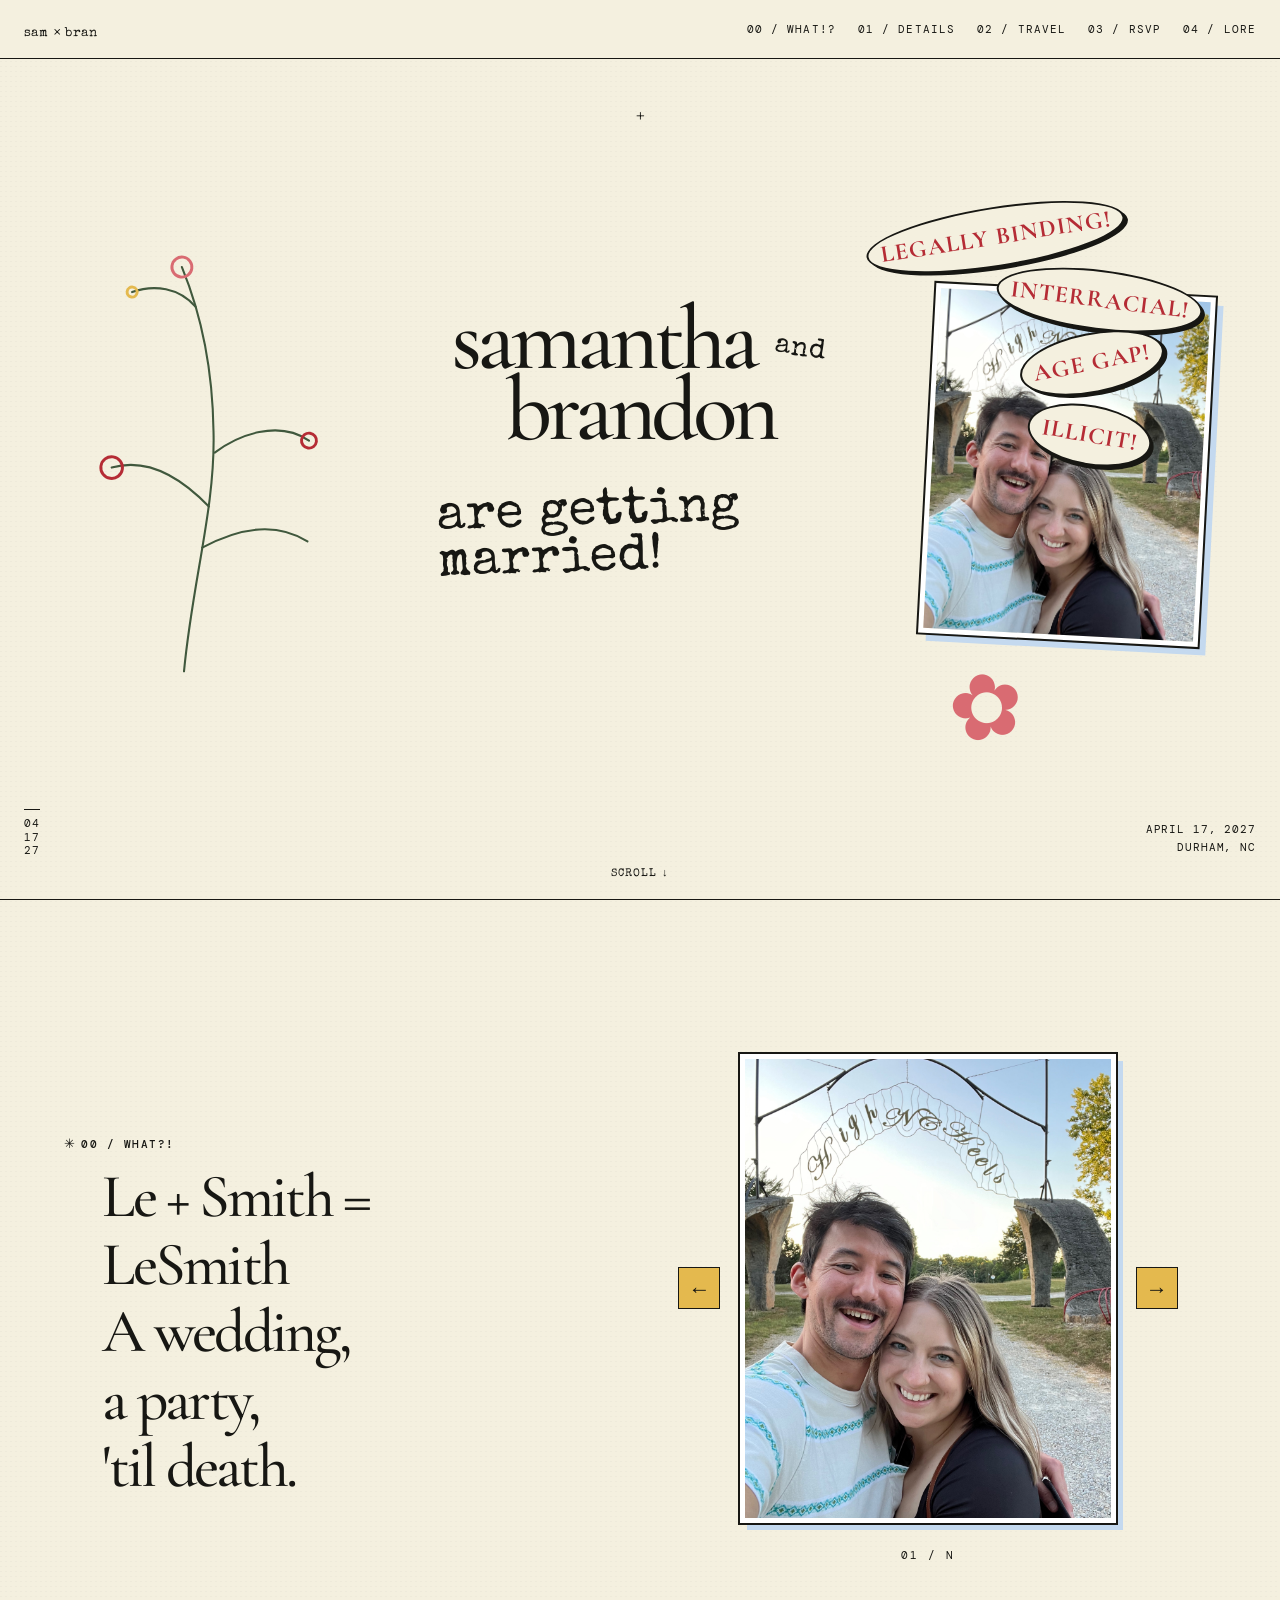
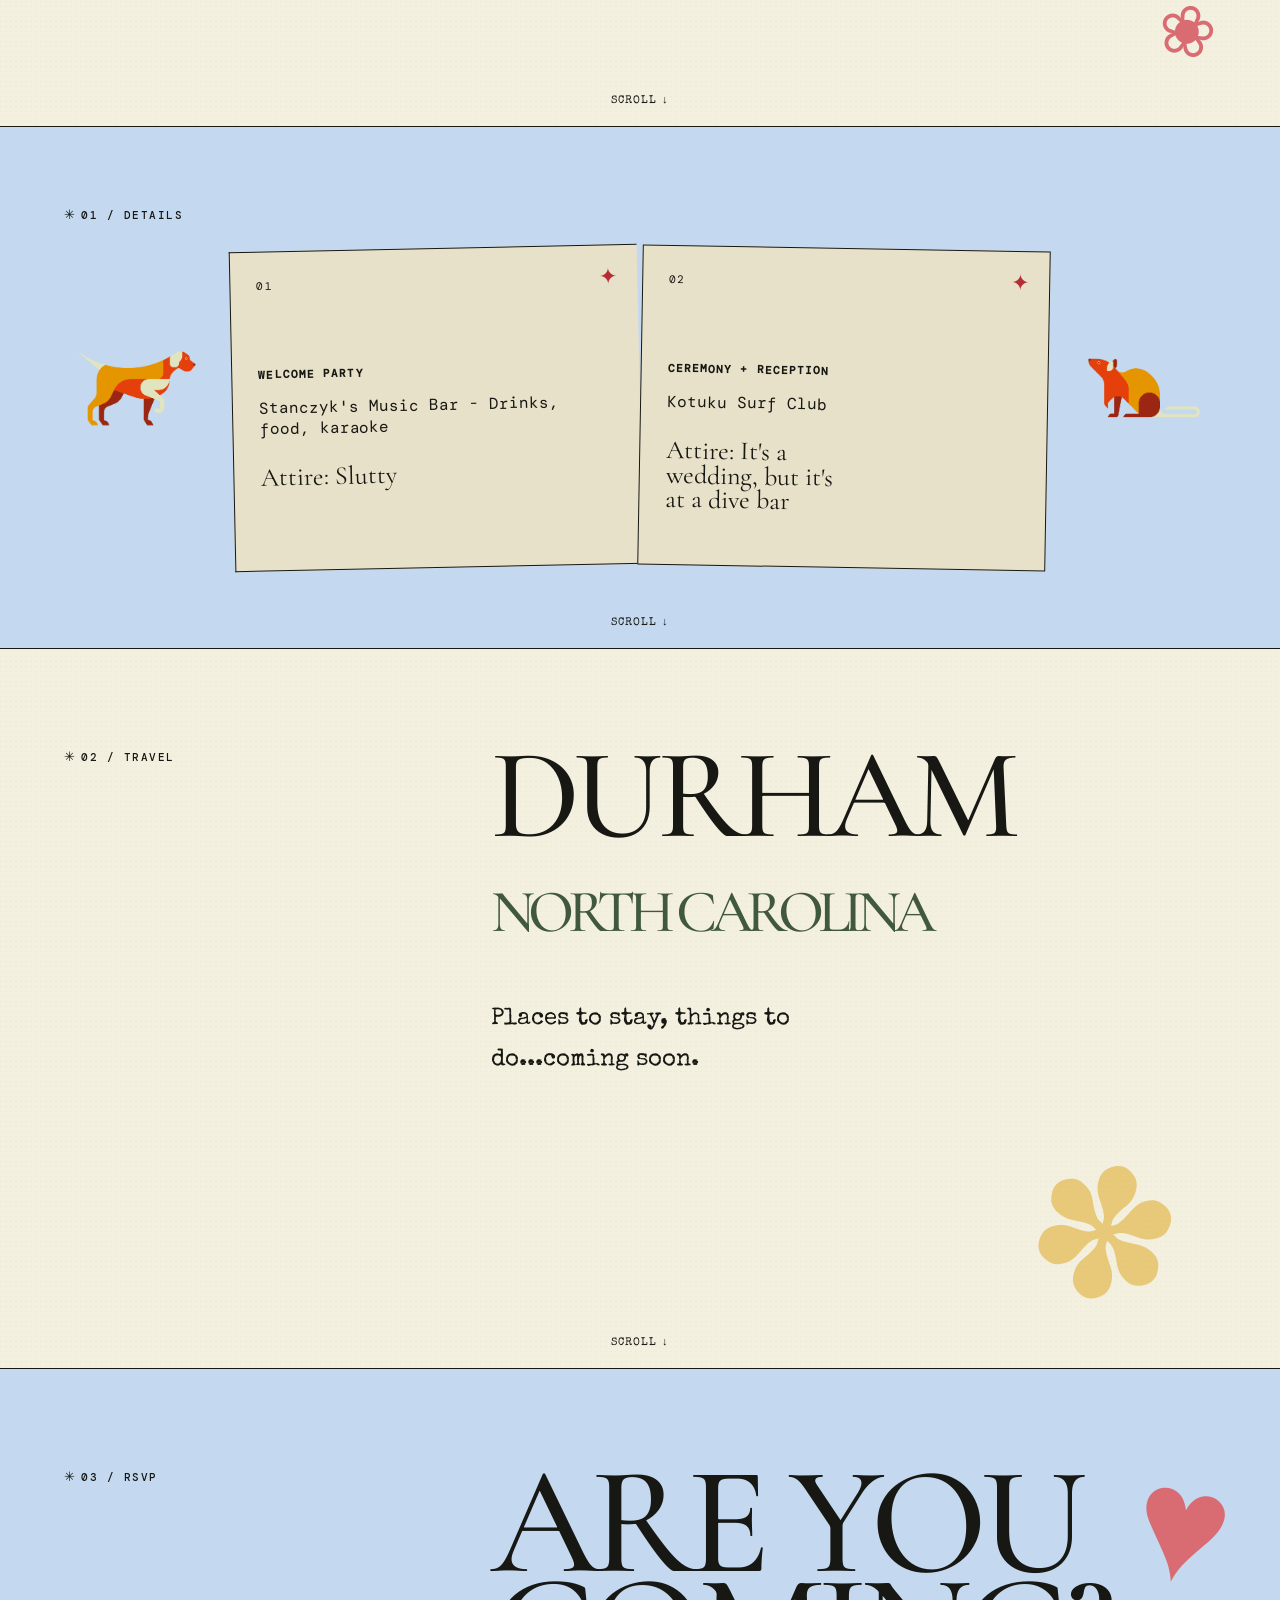
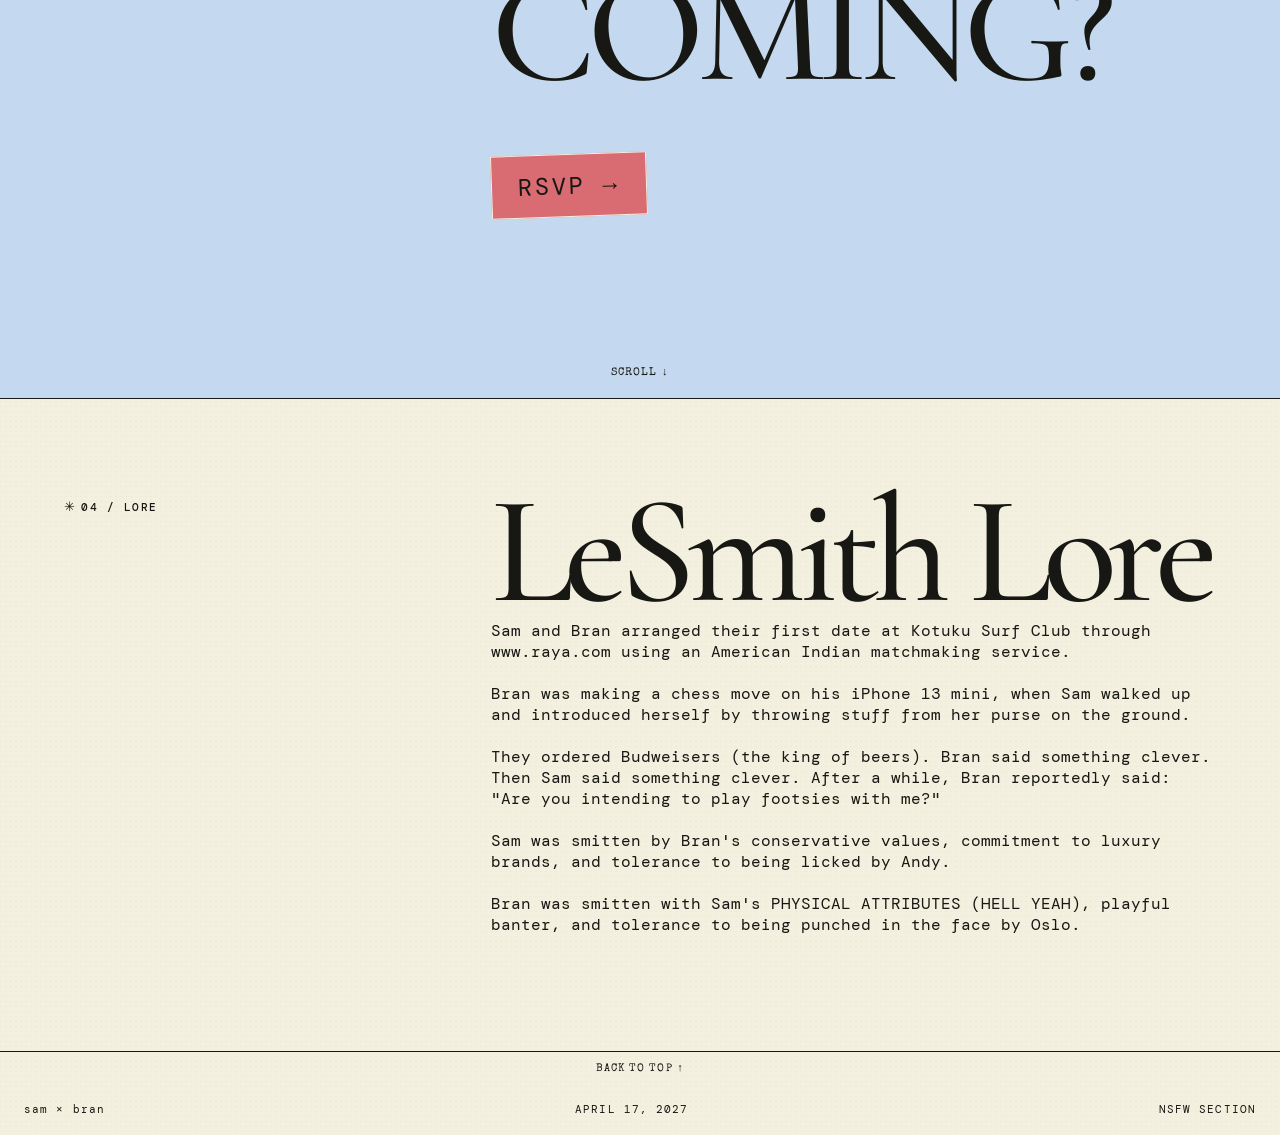
==== index.html @ 2d05b9f9 "hello git" ====
<!DOCTYPE html>
<html lang="en">
<head>
  <meta charset="UTF-8">
  <meta name="viewport" content="width=device-width, initial-scale=1.0">

  <title>LeSmith Nuptials</title>

  <!-- A serif for the editorial feeling + a simple sans-serif for everything else -->
  <link rel="preconnect" href="https://fonts.googleapis.com">
  <link rel="preconnect" href="https://fonts.gstatic.com" crossorigin>
  <link href="https://fonts.googleapis.com/css2?family=Cormorant+Garamond:wght@400;500;600&family=Inter:wght@400;500;600&display=swap" rel="stylesheet">

  <link rel="stylesheet" href="style.css">
</head>

<!-- -----------DIVDER------------- -->
<body>
  <header class="site-header">
    <a class="logo" href="/">sam <span>×</span> bran</a>

    <nav class="nav">
      <a href="#WHAT!?">00 / WHAT!?</a>
      <a href="#details">01 / DETAILS</a>
      <a href="#travel">02 / TRAVEL</a>
      <a href="#rsvp">03 / RSVP</a>
      <a href="#lore">04 / LORE</a>
    </nav>
  </header>

<!-- -----------DIVDER------------- -->
  <main>
    <section class="hero" id="top">
      
      <img
        src="images/IMG_4300.jpeg"
        alt="Samantha and Brandon"
        class="hero-image"
      >
      
      <div class="hero-number">
        <span>04</span>
        <span>17</span>
        <span>27</span>
      </div>

      <div class="hero-copy">
      
        <h1>
          samantha
          <span>and</span>
          brandon 
        </h1>

        <p class="intro">
          are getting<br>
          married!
          <br> <br>
        </p>
        <!--
        <p class="eyebrow"> A GATHERING IN DURHAM, NORTH CAROLINA</p>
        -->
      </div>

      <div class="flower flower-one" aria-hidden="true">
        <svg viewBox="0 0 300 500" role="img">
          <!-- Main stem -->
          <path d="M150 500 C145 390 160 300 145 210 C135 145 115 80 80 20" />
      
          <!-- Left branch -->
          <path d="M152 300 C120 275 75 250 30 270" />
      
          <!-- Right lower branch -->
          <path d="M151 350 C185 325 230 305 275 325" />
      
          <!-- Right upper branch -->
          <path d="M150 235 C175 210 220 185 260 205" />
      
          <!-- Small upper-left branch -->
          <path d="M103 65 C80 45 50 45 25 58" />
      
          <!-- Flower / bud outlines -->
          <circle cx="80" cy="20" r="12" />
          <circle cx="25" cy="58" r="6" />
          <circle cx="30" cy="270" r="13" />
          <circle cx="275" cy="325" r="8" />
          <circle cx="260" cy="205" r="9" />
        </svg>
      </div>
      
      <div class="hero-word hero-word-one">LEGALLY BINDING!</div>
      <div class="hero-word hero-word-two">INTERRACIAL!</div>
      <div class="hero-word hero-word-three">AGE GAP!</div>
      <div class="hero-word hero-word-four">ILLICIT!</div>

      <div class="hero-date">
        <p>APRIL 17, 2027</p>
        <p>DURHAM, NC</p>
      </div>

      <a class="scroll-link" href="#WHAT!?">SCROLL ↓</a>
    </section>
    
<!-- -----------DIVDER------------- -->
    <section class="statement" id="WHAT!?">
      <div class="statement-text">
        <p class="section-label">00 / WHAT?!</p>
    
        <h2>
          Le + Smith =<br>
          LeSmith<br>
          A wedding,<br>
          a party,<br>
          'til death.
        </h2>
    
        <!-- comment text 
        <p class="statement-copy">
          We love each other, and also you! Come celebrate with us!
        </p> -->
        
      </div> 
      <div class="statement-gallery">
        <div class="slideshow">
          <button class="slide-arrow prev" aria-label="Previous photo">
            ←
          </button>
    
          <div class="slides">
            <img src="images/IMG_4300.jpeg" alt="Sam and Bran" class="slide active">
            <img src="images/IMG_5219.jpeg" alt="Sam and Bran" class="slide">
            <img src="images/IMG_5433.jpeg" alt="Sam and Bran" class="slide">
            <img src="images/IMG_4300.jpeg" alt="Sam and Bran" class="slide">
            <img src="images/IMG_4757.jpeg" alt="Sam and Bran" class="slide">
            <img src="images/IMG_4918.jpeg" alt="Sam and Bran" class="slide">
          </div>
    
          <button class="slide-arrow next" aria-label="Next photo">
            →
          </button>
        </div>
    
        <p class="slide-counter">
          <span id="current-slide">01</span> / N
        </p>
      </div>
    
      <a class="scroll-link" href="#details">SCROLL ↓</a>
    </section>

<!-- -----------DIVDER------------- -->
    <section class="details-wrapper" id="details">

      <img
        src="images/wood-dog.png"
        alt=""
        class="details-decoration left-decoration"
      >
    
      <div class="details-content">
        <div class="section-label">01 / DETAILS</div>
    
        <div class="info-grid">
    
          <div class="info-card">
            <p class="card-number">01</p>
            <h3>WELCOME PARTY</h3>
    
            <div class="info-card-body">
              <p>
                <a href="https://www.stanczyksdurham.com/" target="_blank" rel="noopener noreferrer">
                  Stanczyk's Music Bar
                </a>
                - Drinks, food, karaoke
              </p>
              <p>Attire: Slutty</p>
            </div>
          </div>
    
          <div class="info-card">
            <p class="card-number">02</p>
            <h3>CEREMONY + RECEPTION</h3>
    
            <div class="info-card-body">
              <p>
                <a href="https://www.instagram.com/kotukusurfclub/" target="_blank" rel="noopener noreferrer">
                  Kotuku Surf Club
                </a>
              </p>
              <p>Attire: It's a wedding, but it's at a dive bar</p>
            </div>
          </div>
    
        </div>
      </div>
    
      <img
        src="images/wood-rat.png"
        alt=""
        class="details-decoration right-decoration"
      >
    
      <a class="scroll-link" href="#travel">SCROLL ↓</a>
    
    </section>

<!-- -----------DIVDER------------- -->
    <section class="travel" id="travel">
      <div class="section-label">02 / TRAVEL</div>
      <div>
        <h2>DURHAM<br><em>NORTH CAROLINA</em></h2>
        <p>
          Places to stay, things to do...coming soon.
        </p>
      </div>
      <a class="scroll-link" href="#rsvp">SCROLL ↓</a>
    </section>

    <section class="rsvp" id="rsvp">
      <div class="section-label">03 / RSVP</div>
      <div class="rsvp-box">
        <h2>ARE YOU<br>COMING?</h2>
        <button type="button">RSVP →</button>
      </div>  
      <a class="scroll-link" href="#lore">SCROLL ↓</a>
    </section>

<!-- -----------DIVDER------------- -->

    <section class="lore" id="lore">
      <div class="section-label">04 / LORE</div>
    
      <div class="lore-content">
        <h1>LeSmith Lore</h1>
        <p>
          Sam and Bran arranged their first date at Kotuku Surf Club through www.raya.com using an American Indian matchmaking service.
    
          <br><br>
    
          Bran was making a chess move on his iPhone 13 mini, when Sam walked up and introduced herself by throwing stuff from her purse on the ground.
    
          <br><br>
    
          They ordered Budweisers (the king of beers). Bran said something clever. Then Sam said something clever. After a while, Bran reportedly said: "Are you intending to play footsies with me?"
    
          <br><br>
    
          Sam was smitten by Bran's conservative values, commitment to luxury brands, and tolerance to being licked by Andy.
    
          <br><br>
    
          Bran was smitten with Sam's PHYSICAL ATTRIBUTES (HELL YEAH), playful banter, and tolerance to being punched in the face by Oslo.
        </p>
      </div>
    </section>

<!-- -----------DIVDER OLD LORE ------------- 

    <section class="lore" id="lore">
      <div class="section-label">04 / LORE</div>
        <h2>LeSmith Lore</h2>
        <h3>
        <p>
          Sam and Bran arranged their first date at Kotuku Surf Club through www.raya.com using an American Indian matchmaking service. 
          </br>
          Bran was sitting in an arm chair making a chess move on his iPhone 13 mini, when Sam walked up and introduced herself by throwing stuff from her purse on the ground.  
          </br>  
          They ordered Budweisers (the king of beers). Bran said something clever. Then Sam said something clever. After a while, Bran reportedly said: "Are you intending play footsies with me?" 
          </br>  
          Sam was smitten by Bran's conservative values, commitment to luxury brands, and tolerance to being licked by Andy.
          </br> 
          Bran was smitten with Sam's PHYSICAL ATTRIBUTES (HELL YEAH), playful banter, and tolerance to being punched in the face by Oslo.
          </br> 
        </p>
        </h3>
      </div>
    </section>
-->

<!-- -----------DIVDER------------- -->
  </main>
  
  <div class="back-to-top-wrap">
    <a class="scroll-link" href="#top">BACK TO TOP ↑</a>
  </div>
  
  <footer>
    <p>sam × bran</p>
    <p>APRIL 17, 2027</p>
    <p>
      <a href="https://share.earthcam.net/public/NCWF/solstice_cam/solstice_cam/live" target="_blank">
              NSFW SECTION
      </a>
    </p>
  </footer>
  
</body>

<!-- -----------DIVDER------------- -->

<script>
  const slides = document.querySelectorAll('.slide');
  const prevButton = document.querySelector('.slide-arrow.prev');
  const nextButton = document.querySelector('.slide-arrow.next');
  const counter = document.getElementById('current-slide');

  let currentIndex = 0;

  function showSlide(index) {
    slides[currentIndex].classList.remove('active');

    currentIndex = (index + slides.length) % slides.length;

    slides[currentIndex].classList.add('active');

    counter.textContent = String(currentIndex + 1).padStart(2, '0');
  }

  prevButton.addEventListener('click', () => {
    showSlide(currentIndex - 1);
  });

  nextButton.addEventListener('click', () => {
    showSlide(currentIndex + 1);
  });
  
  setInterval(() => {
  showSlide(currentIndex + 1);
}, 4000);

</script>

</html>
---- style.css ----
/* =====================================================
   SAM × BRAN — SPRING GARDEN TATTOO ZINE
   ===================================================== */

@import url('https://fonts.googleapis.com/css2?family=Cormorant+Garamond:wght@400;500;600;700&family=DM+Mono:wght@400;500&family=Special+Elite&display=swap');

:root {
  --paper: #f4f0df;
  --paper-dark: #e8e1c9;
  --ink: #171713;
  --green: #40583d;
  --pink: #d96b72;
  --red: #b52c35;
  --yellow: #e4b94e;
  /*--blue: #526b69;*/
  --powder-blue: #C4D9EF;

  --serif: "Cormorant Garamond", Georgia, serif;
  --mono: "DM Mono", monospace;
  --typewriter: "Special Elite", monospace;
}

/* ---------- Reset ---------- */

* {
  box-sizing: border-box;
}

html {
  scroll-behavior: smooth;
}

body {
  margin: 0;
  background: var(--paper);
  color: var(--ink);
  font-family: var(--mono);
  overflow-x: hidden;

  /* subtle photocopied-paper feeling */
  background-image:
    radial-gradient(
      circle at 20% 30%,
      rgba(0, 0, 0, 0.025) 0 1px,
      transparent 1px
    );
  background-size: 5px 5px;
}

a {
  color: inherit;
  text-decoration: none;
}

button {
  font: inherit;
}


/* =====================================================
   HEADER
   ===================================================== */

.site-header {
  position: fixed;
  z-index: 10;
  top: 0;
  left: 0;

  width: 100%;
  padding: 16px 24px;

  display: flex;
  justify-content: space-between;
  align-items: center;

  border-bottom: 1px solid var(--ink);
  background: var(--paper);
}

.logo {
  font-family: var(--typewriter);
  font-size: 13px;
  letter-spacing: 0.03em;
  text-transform: lowercase;
}

.logo span {
  font-family: var(--serif);
  font-size: 22px;
}

.nav {
  display: flex;
  gap: 22px;
}

.nav a {
  font-size: 11px;
  letter-spacing: 0.1em;
}

.nav a:hover {
  text-decoration: underline;
  text-decoration-thickness: 1px;
}

/* =====================================================
   FLOATING COMIC / ZINE WORDS
   ===================================================== */

.hero-word {
  position: absolute;
  z-index: 3;

  font-family: var(--typewriter);
  font-size: clamp(12px, 1.5vw, 20px);
  letter-spacing: 0.05em;
  line-height: 1;

  pointer-events: none;

  /* makes them feel printed rather than digital */
  padding: 7px 10px;

  border: 1px solid var(--ink);
  background: var(--paper);

  box-shadow: 3px 3px 0 var(--ink);
}

.hero-word-one {
  top: 23%;
  right: 12%;

  border: 2px solid var(--ink);
  border-radius: 50%;

  padding: 16px 12px;

  color: var(--red);
  font-family: var(--serif);
  font-size: 24px;
  font-weight: 700;

  transform: rotate(-9deg);
}

.hero-word-two {
  top: 30%;
  right: 6%;

  border: 2px solid var(--ink);
  border-radius: 50%;

  padding: 16px 12px;

  color: var(--red);
  font-family: var(--serif);
  font-size: 24px;
  font-weight: 700;

  transform: rotate(7deg);
}

.hero-word-three {
  top: 37%;
  right: 9%;

  border: 2px solid var(--ink);
  border-radius: 50%;

  padding: 16px 12px;

  color: var(--red);
  font-family: var(--serif);
  font-size: 24px;
  font-weight: 700;

  transform: rotate(-11deg);
}

.hero-word-four {
  top: 45%;
  right: 10%;

  border: 2px solid var(--ink);
  border-radius: 50%;

  padding: 16px 12px;

  color: var(--red);
  font-family: var(--serif);
  font-size: 24px;
  font-weight: 700;

  transform: rotate(10deg);
}


/* =====================================================
   SHARED
   ===================================================== */

.section-label {
  font-size: 11px;
  letter-spacing: 0.14em;
  font-weight: 500;
}

.section-label::before {
  content: "✳ ";
  font-family: var(--serif);
  font-size: 13px;
}


/* =====================================================
   HERO
   ===================================================== */

.hero {
  min-height: 100vh;
  padding: 120px 5vw 90px;

  position: relative;
  overflow: hidden;

  display: grid;
  grid-template-columns: minmax(0, 1fr) minmax(0, 1.7fr) minmax(0, 1fr);
  align-items: center;
  gap: 2vw;

  border-bottom: 1px solid var(--ink);
}

/* ---------- HERO PHOTO ---------- */

.hero img.hero-image {
  display: block;
  grid-column: 3;
  grid-row: 1;
  justify-self: center;
  align-self: center;

  width: 100%;
  max-width: 280px;
  height: 350px;
  object-fit: cover;
  margin: 0;

  border: 5px solid white;
  outline: 2px solid var(--ink);
  box-shadow: 8px 8px 0 var(--powder-blue);
  transform: rotate(3deg);
}

/* little zine registration mark */
.hero::before {
  content: "+";
  position: absolute;
  top: 100px;
  left: 50%;

  font-family: var(--serif);
  font-size: 22px;
  transform: translateX(-50%);
}

.hero-copy {
  grid-column: 2;
  grid-row: 1;

  position: relative;
  z-index: 2;

  width: 100%;
  max-width: 1000px;
  margin: 0;
  text-align: center;
}

.hero-copy h1 {
  max-width: none;
  font-size: clamp(58px, 7.2vw, 112px);
  line-height: 0.78;
}

.hero-copy .intro {
  margin: 42px 0 0 4vw;
  text-align: left;
}

.eyebrow {
  display: inline-block;

  margin: 0 0 38px;

  padding: 5px 9px;

  border: 1px solid var(--ink);

  font-size: 16px;
  letter-spacing: 0.12em;
  font-weight: 500;

  transform: rotate(-1deg);
}

/*
  The names used to be enormous.
  This keeps them dramatic without swallowing the whole page.
*/

h1 {
  margin: 0;

  font-family: var(--serif);
  font-size: clamp(72px, 12vw, 175px);
  font-weight: 500;
  line-height: 0.68;
  letter-spacing: -0.055em;

  max-width: 820px;
}

h1 span {
  display: inline-block;

  margin: 0 0.08em;

  font-family: var(--typewriter);
  font-size: 0.30em;
  letter-spacing: 0.02em;
  vertical-align: middle;

  transform: rotate(8deg);
}

.intro {
  margin: 58px 0 0 8vw;

  font-family: var(--typewriter);
  font-size: clamp(32px, 4vw, 60px);
  line-height: 0.9;

  transform: rotate(-2deg);
}


/* =====================================================
   HERO NUMBER
   ===================================================== */

.hero-number {
  position: absolute;
  left: 24px;
  bottom: 42px;

  display: flex;
  flex-direction: column;

  font-family: var(--mono);
  font-size: 11px;
  line-height: 1.2;
  letter-spacing: 0.08em;
}

.hero-number span:first-child {
  border-top: 1px solid var(--ink);
  padding-top: 7px;
}


/* =====================================================
   HERO DATE
   ===================================================== */

.hero-date {
  position: absolute;
  right: 24px;
  bottom: 42px;

  font-size: 11px;
  line-height: 1.7;
  text-align: right;
  letter-spacing: 0.08em;
}

.hero-date p {
  margin: 0;
}


/* =====================================================
   SCROLL
   ===================================================== */

.scroll-link {
  position: absolute;
  right: 50%;
  bottom: 20px;

  transform: translateX(50%);

  font-family: var(--typewriter);
  font-size: 11px;
  letter-spacing: 0.1em;
}

.scroll-link:hover {
  transform: translateX(50%) rotate(-3deg);
}

.back-to-top-wrap {
  display: flex;
  justify-content: center;
  align-items: center;
  width: 100%;
  box-sizing: border-box;
  padding: 10px 20px;
}

.back-to-top-wrap .scroll-link {
  position: static;
  display: inline-block;
  margin: 0;
  transform: none;
}


/* =====================================================
   BOTANICAL FLASH ART
   ===================================================== */

.flower {
  position: absolute;
  z-index: 1;

  pointer-events: none;

  color: var(--green);
}

.flower svg {
  display: block;
  width: 100%;
  height: 100%;
  overflow: visible;
}

.flower path {
  fill: none;
  stroke: var(--green);
  stroke-width: 2.5;
  stroke-linecap: round;
  stroke-linejoin: round;
}

.flower circle {
  fill: none;
  stroke: currentColor;
  stroke-width: 3.5;
}

.flower circle:nth-of-type(1) {
  stroke: var(--pink);
}

.flower circle:nth-of-type(2) {
  stroke: var(--yellow);
}

.flower circle:nth-of-type(3) {
  stroke: var(--red);
}

.flower circle:nth-of-type(4) {
  stroke: var(--blue);
}

.flower circle:nth-of-type(5) {
  stroke: var(--red);
}

.flower-one {
  position: relative;
  grid-column: 1;
  grid-row: 1;
  justify-self: center;
  align-self: center;

  width: min(100%, 250px);
  height: 420px;

  right: auto;
  top: auto;

  color: var(--green);
  transform: rotate(8deg);
}

/* Add a second little flash-style flower using CSS */
.hero::after {
  content: "✿";

  position: absolute;
  right: 20vw;
  bottom: 15vh;

  color: var(--pink);

  font-family: var(--serif);
  font-size: 90px;

  transform: rotate(-12deg);
}


/* =====================================================
   STATEMENT / WHAT?! SECTION
   ===================================================== */

.statement {
  min-height: 80vh;
  padding: 12vw 8vw;
  position: relative;
  display: grid;
  grid-template-columns: minmax(0, 1fr) minmax(0, 1fr);
  align-items: center;
  gap: 6vw;
  border-bottom: 1px solid var(--ink);
}

.statement-text {
  grid-column: 1;
  text-align: left;
}

.statement-text > .section-label {
  margin-left: -3vw;
}

.statement-gallery {
  grid-column: 2;
  width: 100%;
  max-width: 550px;
  justify-self: center;
}

.statement h2 {
  margin: 0;
  font-family: var(--serif);
  font-size: clamp(36px, 4.8vw, 64px);
  font-weight: 500;
  line-height: 1.1;
  letter-spacing: -0.045em;
}

.statement-copy {
  max-width: 330px;
  margin: 25px 0 0;
  font-family: var(--typewriter);
  font-size: 13px;
  line-height: 1.7;
  transform: rotate(1deg);
}

.statement-gallery .slideshow {
  width: 100%;
}

.statement-gallery .slides {
  width: 100%;
  aspect-ratio: 4 / 5;
}

.statement-gallery .slide-counter {
  text-align: center;
}

/* Decorative corner flower */
.statement::after {
  content: "❀";
  position: absolute;
  right: 5vw;
  bottom: 4vw;
  font-family: var(--serif);
  font-size: 70px;
  color: var(--pink);
  transform: rotate(13deg);
}

/* =====================================================
   DETAILS / FLASH CARDS
   ===================================================== */

.details-wrapper {
  display: grid;
  grid-template-columns: 144px minmax(0, 1fr) 144px;
  align-items: center;
  gap: 24px;
  padding: 80px 5vw;
  position: relative;
  background: var(--powder-blue);
  border-bottom: 1px solid var(--ink);
}

.details-decoration {
  display: block;
  width: 144px;
  max-width: 100%;
  height: auto;
  object-fit: contain;
  justify-self: center;
}

.left-decoration {
  grid-column: 1;
  grid-row: 1;
}

.right-decoration {
  grid-column: 3;
  grid-row: 1;
}

.details-content {
  grid-column: 2;
  grid-row: 1;
  min-width: 0;
}

/*.details-content > .section-label {
  margin: 0 0 25px;
  text-align: left;
}*/

.details-content > .section-label {
  margin: 0 0 25px;
  margin-left: calc(-144px - 24px);
  text-align: left;
}

.info-grid {
  padding: 0;
  display: grid;
  grid-template-columns: repeat(2, 1fr);
}

.info-card {
  min-height: 320px;
  padding: 26px;
  position: relative;
  border: 1px solid var(--ink);
  border-right: 0;
  background: var(--paper-dark);
  transition: transform 180ms ease;
}

.info-card:last-child {
  border-right: 1px solid var(--ink);
}

/* Rotate cards, not the section label */
.info-card:nth-of-type(1) {
  transform: rotate(-1.2deg);
}

.info-card:nth-of-type(2) {
  transform: rotate(1deg);
}

.info-card:nth-of-type(3) {
  transform: rotate(-0.5deg);
}

.info-card:hover {
  transform: translateY(-7px) rotate(-1deg);
}

@media (max-width: 900px) {
  .info-grid {
    grid-template-columns: repeat(2, 1fr);
  }
}

@media (max-width: 550px) {
  .info-grid {
    grid-template-columns: 1fr;
  }
}

/* little flash star */
.info-card::after {
  content: "✦";

  position: absolute;
  top: 18px;
  right: 20px;

  font-family: var(--serif);
  font-size: 22px;
  color: var(--red);
}

.card-number {
  margin: 0 0 75px;

  font-size: 11px;
  letter-spacing: 0.1em;
}

.info-card h3 {
  margin: 0 0 15px;

  font-family: var(--mono);
  font-size: 11px;
  letter-spacing: 0.1em;
}

.info-card p:last-child {
  max-width: 180px;

  font-family: var(--serif);
  font-size: 26px;
  line-height: 0.95;
}


/* =====================================================
   SLIDESHOW
   ===================================================== */
.gallery {
  padding: 100px 5vw;
  text-align: center;
  border-bottom: 1px solid var(--ink);
}

.gallery h2 {
  font-family: 'Cormorant Garamond', serif;
  font-size: clamp(42px, 7vw, 90px);
  line-height: 1;
  margin: 20px 0 45px;
}

.slideshow {
  position: relative;
  max-width: 650px;
  margin: 0 auto;
  display: flex;
  align-items: center;
  justify-content: center;
  gap: 20px;
}

.slides {
  width: 100%;
  aspect-ratio: 4 / 5;
  position: relative;
  background: var(--paper-dark);
  border: 5px solid white;
  outline: 2px solid var(--ink);
  box-shadow: 7px 7px 0 var(--powder-blue);
  overflow: hidden;
}

.slide {
  display: none;
  width: 100%;
  height: 100%;
  object-fit: cover;
}

.slide.active {
  display: block;
}

.slide-arrow {
  background: var(--yellow);
  border: 1px solid var(--ink);
  color: var(--ink);
  font-family: 'DM Mono', monospace;
  font-size: 22px;
  width: 42px;
  height: 42px;
  cursor: pointer;
  flex-shrink: 0;
}

.slide-arrow:hover {
  background: var(--powder-blue);
}

.slide-counter {
  font-family: 'DM Mono', monospace;
  font-size: 11px;
  margin-top: 25px;
  letter-spacing: 2px;
}

@media (max-width: 700px) {
  .gallery {
    padding: 70px 20px;
  }

  .slideshow {
    gap: 8px;
  }

  .slide-arrow {
    width: 32px;
    height: 32px;
    font-size: 18px;
  }

  .slides {
    aspect-ratio: 3 / 4;
  }
}

/* =====================================================
   TRAVEL
   ===================================================== */

.travel {
  min-height: 80vh;
  padding: 100px 5vw;

  position: relative;

  display: grid;
  grid-template-columns: 1fr 2fr;
  gap: 5vw;

  border-bottom: 1px solid var(--ink);
}

/* giant botanical watermark */
.travel::after {
  content: "✽";

  position: absolute;
  right: 8vw;
  bottom: 3vw;

  font-family: var(--serif);
  font-size: 180px;
  line-height: 1;

  color: var(--yellow);

  opacity: 0.7;
  transform: rotate(15deg);
}

.travel h2 {
  margin: 0;

  font-family: var(--serif);
  font-size: clamp(65px, 10vw, 165px);
  font-weight: 500;
  line-height: 0.74;
  letter-spacing: -0.05em;

  position: relative;
  z-index: 2;
}

.travel h2 em {
  font-size: 0.47em;
  font-style: normal;
  color: var(--green);
}

.travel p {
  max-width: 300px;
  margin-top: 60px;

  font-family: var(--typewriter);
  font-size: 24px;
  line-height: 1.7;

  position: relative;
  z-index: 2;
}


/* =====================================================
   RSVP
   ===================================================== */

.rsvp {
  min-height: 70vh;
  padding: 100px 5vw;

  position: relative;
  overflow: hidden;

  display: grid;
  grid-template-columns: 1fr 2fr;
  gap: 5vw;

  background: var(--powder-blue);
  color: var(--ink);
  border-bottom: 1px solid var(--ink);
}

/* decorative flower/heart */
.rsvp::after {
  content: "♥";

  position: absolute;
  right: 4vw;
  top: 5vw;

  font-family: var(--serif);
  font-size: 160px;

  color: var(--pink);

  transform: rotate(12deg);
}

.rsvp-box {
  position: relative;
  z-index: 2;
}

.rsvp-box h2 {
  margin: 0;

  font-family: var(--serif);
  font-size: clamp(75px, 12vw, 190px);
  font-weight: 500;
  line-height: 0.7;
  letter-spacing: -0.055em;
}

.rsvp button {
  /*margin-top: 70px;*/
  margin-top: 70px;
  padding: 15px 26px;

  border: 1px solid var(--paper);
  border-radius: 0;

  background: var(--pink);
  color: var(--ink);

  cursor: pointer;

  font-family: var(--mono);
  font-size: 24px;
  letter-spacing: 0.12em;

  transform: rotate(-2deg);

  transition:
    transform 150ms ease,
    background 150ms ease;
}

.rsvp button:hover {
  background: var(--yellow);
  transform: rotate(2deg) translateY(-3px);
}

/* =====================================================
   LORE
   ===================================================== */
   
.lore {
  min-height: 70vh;
  padding: 100px 5vw;

  position: relative;

  display: grid;
  grid-template-columns: 1fr 2fr;
  gap: 5vw;

  border-bottom: 1px solid var(--ink);
}

.lore .section-label {
  grid-column: 1;
}

.lore-content {
  grid-column: 2;
}

.lore h2,
.lore h3,
.lore p {
  grid-column: 2;
}

/* =====================================================
   FOOTER
   ===================================================== */

footer {
  padding: 18px 24px;

  display: flex;
  justify-content: space-between;

  font-family: var(--mono);
  font-size: 11px;
  letter-spacing: 0.1em;
}

footer p {
  margin: 0;
}


/* =====================================================
   SMALL ZINE DETAILS
   ===================================================== */

/* hand-drawn-looking horizontal rule effect */
.statement,
.info-grid,
.travel {
  position: relative;
}

/*
.statement::before,
.travel::before {
  content: "SPRING / 2027";

  position: absolute;
  top: 20px;
  right: 24px;

  font-family: var(--mono);
  font-size: 7px;
  letter-spacing: 0.15em;

  opacity: 0.65;
}
*/

/* =====================================================
   TABLET HERO LAYOUT
   ===================================================== */

@media (max-width: 900px) {
  .hero {
    grid-template-columns: minmax(0, 1fr) minmax(0, 1fr);
    grid-template-rows: auto auto;
    align-content: center;
    column-gap: 4vw;
    row-gap: 35px;
  }

  .hero-copy {
    grid-column: 1 / -1;
    grid-row: 1;
    max-width: 720px;
    justify-self: center;
  }

  .hero-copy h1 {
    font-size: clamp(64px, 10vw, 105px);
  }

  .flower-one {
    grid-column: 1;
    grid-row: 2;
    width: min(100%, 190px);
    height: 320px;
  }

  .hero img.hero-image {
    grid-column: 2;
    grid-row: 2;
    width: min(100%, 220px);
    height: 270px;
  }

  .hero-word-one,
  .hero-word-two,
  .hero-word-three,
  .hero-word-four {
    font-size: 16px;
    padding: 10px;
  }
}


/* =====================================================
   MOBILE
   ===================================================== */

@media (max-width: 700px) {

  .site-header {
    padding: 14px 15px;
  }

  .logo {
    font-size: 11px;
  }

  .nav {
    gap: 9px;
  }

  .nav a {
    font-size: 7px;
  }


  /* ---------- Hero ---------- */

  .hero {
    min-height: 100svh;
    padding: 105px 20px 85px;
    grid-template-columns: minmax(0, 1fr) minmax(0, 1fr);
    grid-template-rows: auto auto;
    align-content: center;
    column-gap: 12px;
    row-gap: 28px;
  }

  .hero-copy {
    grid-column: 1 / -1;
    grid-row: 1;
    margin: 0;
    text-align: center;
  }

  .hero-copy h1 {
    font-size: 19vw;
    line-height: 0.72;
  }

  .hero-copy .intro {
    margin: 35px 0 0 3vw;
    font-size: 42px;
  }

  .hero img.hero-image {
    grid-column: 2;
    grid-row: 2;
    width: 100%;
    max-width: 175px;
    height: 220px;
    margin: 0 auto;
  }

  .eyebrow {
    max-width: 235px;
    margin-bottom: 32px;

    line-height: 1.5;
  }

  /*
    Deliberately much smaller than the original 27vw.
  */
  h1 {
    font-size: 19vw;
    line-height: 0.72;
    max-width: 90vw;
  }

  h1 span {
    font-size: 0.18em;
  }

  .intro {
    margin: 45px 0 0 3vw;
    font-size: 42px;
  }

  .flower-one {
    position: relative;
    grid-column: 1;
    grid-row: 2;
    justify-self: center;
    align-self: center;

    width: min(100%, 150px);
    height: 260px;

    right: auto;
    top: auto;
    opacity: 0.85;
  }

  .hero::after {
    right: 18vw;
    bottom: 18vh;
    font-size: 60px;
  }

  .hero-number {
    left: 15px;
    bottom: 30px;
  }

  .hero-date {
    right: 15px;
    bottom: 30px;
  }


  /* ---------- Statement ---------- */

  .statement,
  .travel,
  .rsvp {
    grid-template-columns: 1fr;
    gap: 50px;
  }

  .statement {
    min-height: auto;
    padding: 100px 20px;
  }

  .statement-text,
  .statement-gallery {
    grid-column: 1;
  }

  .statement-gallery {
    max-width: 100%;
  }

  .statement h2 {
    font-size: clamp(36px, 11vw, 52px);
    line-height: 1.1;
  }

  .statement-copy {
    margin-top: 10px;
  }

  .statement::after {
    font-size: 50px;
    right: 8vw;
    bottom: 5vw;
  }


/* =====================================================
   DETAILS / FLASH CARDS (MOBILE)
   ===================================================== */

/* ---------- Details ---------- */

 .details-wrapper {
    grid-template-columns: 1fr 1fr;
    gap: 15px;
    padding: 50px 20px;
  }

  .details-content {
    grid-column: 1 / -1;
    grid-row: 1;
  }

  .info-grid {
    grid-template-columns: 1fr;
  }

  .details-decoration {
    width: 144px;
    max-width: 100%;
    height: auto;
  }

  .left-decoration {
    grid-column: 1;
    grid-row: 2;
  }

  .right-decoration {
    grid-column: 2;
    grid-row: 2;
  }

  .info-card {
    min-height: 250px;
    padding: 24px;

    border: 1px solid var(--ink);
  }

  .info-card:nth-child(2),
  .info-card:nth-child(3),
  .info-card:nth-child(4) {
    transform: none;
  }

  .info-card:nth-child(2) {
    transform: rotate(-1deg);
  }

  .info-card:nth-child(3) {
    transform: rotate(1deg);
  }

  .info-card:nth-child(4) {
    transform: rotate(-0.7deg);
  }

  .card-number {
    margin-bottom: 55px;
  }


  /* ---------- Travel ---------- */

  .travel {
    min-height: auto;
    padding: 100px 20px;
  }

  .travel h2 {
    font-size: 78px;
  }

  .travel p {
    margin-top: 45px;
  }

  .travel::after {
    font-size: 110px;
    right: 3vw;
    bottom: 4vw;
  }


  /* ---------- RSVP ---------- */

  .rsvp {
    min-height: auto;
    padding: 100px 20px 120px;
  }

  .rsvp-box h2 {
    font-size: 95px;
  }

  .rsvp button {
    margin-top: 55px;
  }

  .rsvp::after {
    font-size: 100px;
    right: 2vw;
    top: 18vw;
  }

  /* ---------- LORE ---------- */
  .lore {
  min-height: auto;
  padding: 100px 20px;
  grid-template-columns: 1fr;
  gap: 40px;
  }

  .lore .section-label,
  .lore-content {
    grid-column: 1;
  }
  
  /* ---------- Footer ---------- */

  footer {
    padding: 15px;
    gap: 10px;
    font-size: 7px;
  }
}

/* ---------- Very small phones ---------- */
@media (max-width: 380px) {
  .hero {
    padding-left: 14px;
    padding-right: 14px;
    column-gap: 8px;
  }

  .hero img.hero-image {
    max-width: 145px;
    height: 185px;
  }

  .flower-one {
    max-width: 125px;
    height: 220px;
  }

  .hero-copy h1 {
    font-size: 18vw;
  }
}
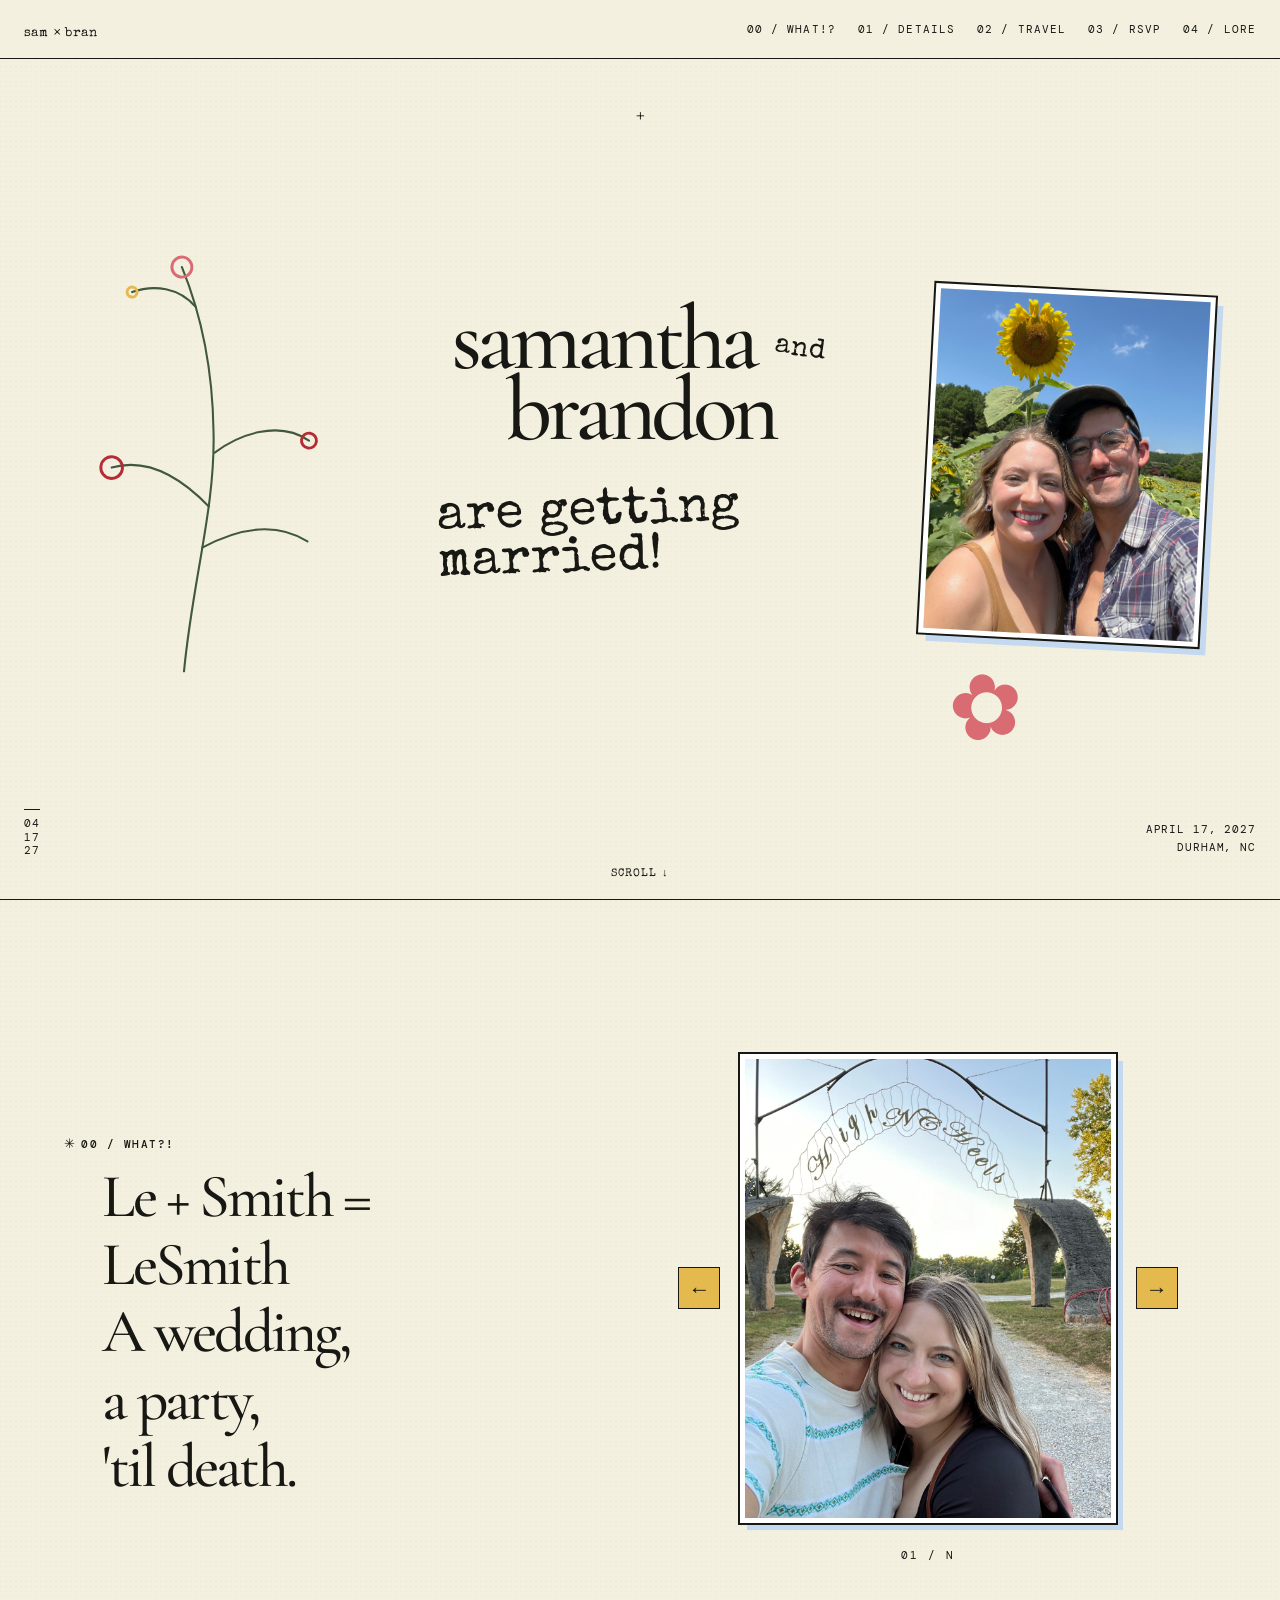
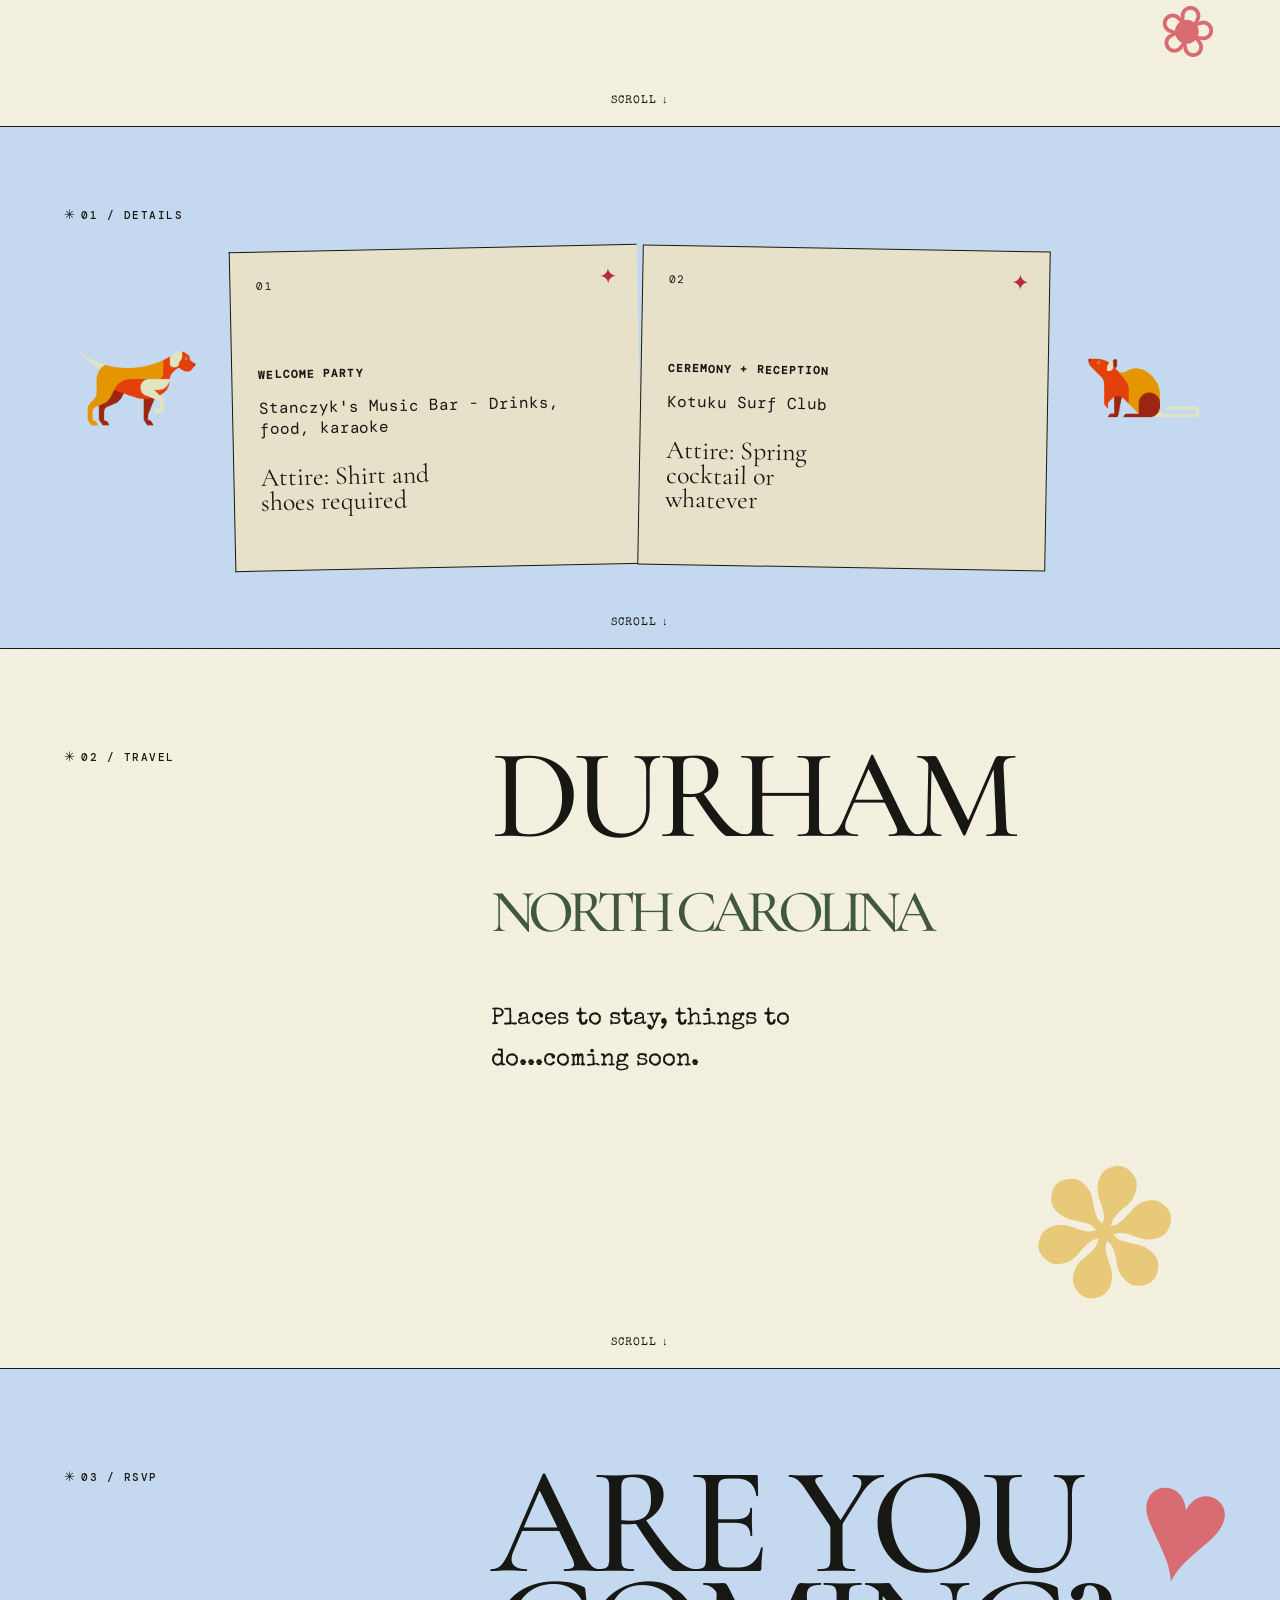
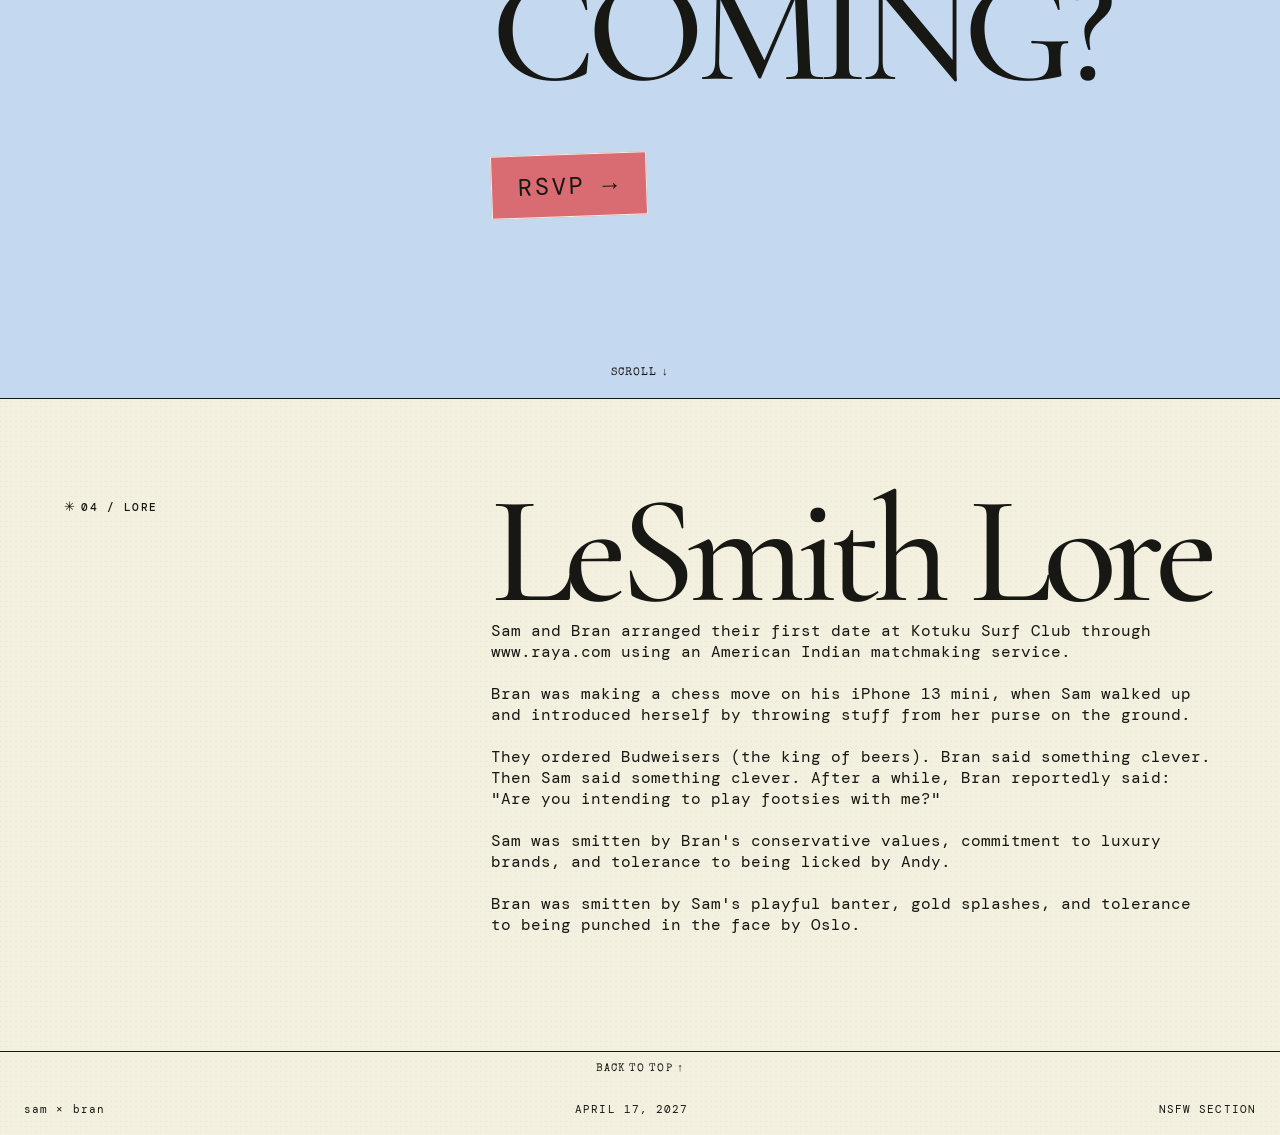
==== commit 5f3b1bf2: "Update index.html and ignore macOS metadata" ====
--- a/index.html
+++ b/index.html
@@ -33,7 +33,7 @@
     <section class="hero" id="top">
       
       <img
-        src="images/IMG_4300.jpeg"
+        src="images/IMG_5219.jpeg"
         alt="Samantha and Brandon"
         class="hero-image"
       >
@@ -88,10 +88,12 @@
         </svg>
       </div>
       
+      <!-- hero word stickers
       <div class="hero-word hero-word-one">LEGALLY BINDING!</div>
       <div class="hero-word hero-word-two">INTERRACIAL!</div>
       <div class="hero-word hero-word-three">AGE GAP!</div>
       <div class="hero-word hero-word-four">ILLICIT!</div>
+      -->
 
       <div class="hero-date">
         <p>APRIL 17, 2027</p>
@@ -128,7 +130,7 @@
     
           <div class="slides">
             <img src="images/IMG_4300.jpeg" alt="Sam and Bran" class="slide active">
-            <img src="images/IMG_5219.jpeg" alt="Sam and Bran" class="slide">
+            <img src="images/IMG_5241.jpeg" alt="Sam and Bran" class="slide">
             <img src="images/IMG_5433.jpeg" alt="Sam and Bran" class="slide">
             <img src="images/IMG_4300.jpeg" alt="Sam and Bran" class="slide">
             <img src="images/IMG_4757.jpeg" alt="Sam and Bran" class="slide">
@@ -173,7 +175,7 @@
                 </a>
                 - Drinks, food, karaoke
               </p>
-              <p>Attire: Slutty</p>
+              <p>Attire: Shirt and shoes required</p>
             </div>
           </div>
     
@@ -187,7 +189,7 @@
                   Kotuku Surf Club
                 </a>
               </p>
-              <p>Attire: It's a wedding, but it's at a dive bar</p>
+              <p>Attire: Spring cocktail or whatever</p>
             </div>
           </div>
     
@@ -249,7 +251,7 @@
     
           <br><br>
     
-          Bran was smitten with Sam's PHYSICAL ATTRIBUTES (HELL YEAH), playful banter, and tolerance to being punched in the face by Oslo.
+          Bran was smitten by Sam's playful banter, gold splashes, and tolerance to being punched in the face by Oslo.
         </p>
       </div>
     </section>
@@ -270,6 +272,7 @@
           Sam was smitten by Bran's conservative values, commitment to luxury brands, and tolerance to being licked by Andy.
           </br> 
           Bran was smitten with Sam's PHYSICAL ATTRIBUTES (HELL YEAH), playful banter, and tolerance to being punched in the face by Oslo.
+          Bran was smitten by Sam's playful banter, gold splashes, and tolerance to being punched in the face by Oslo.
           </br> 
         </p>
         </h3>
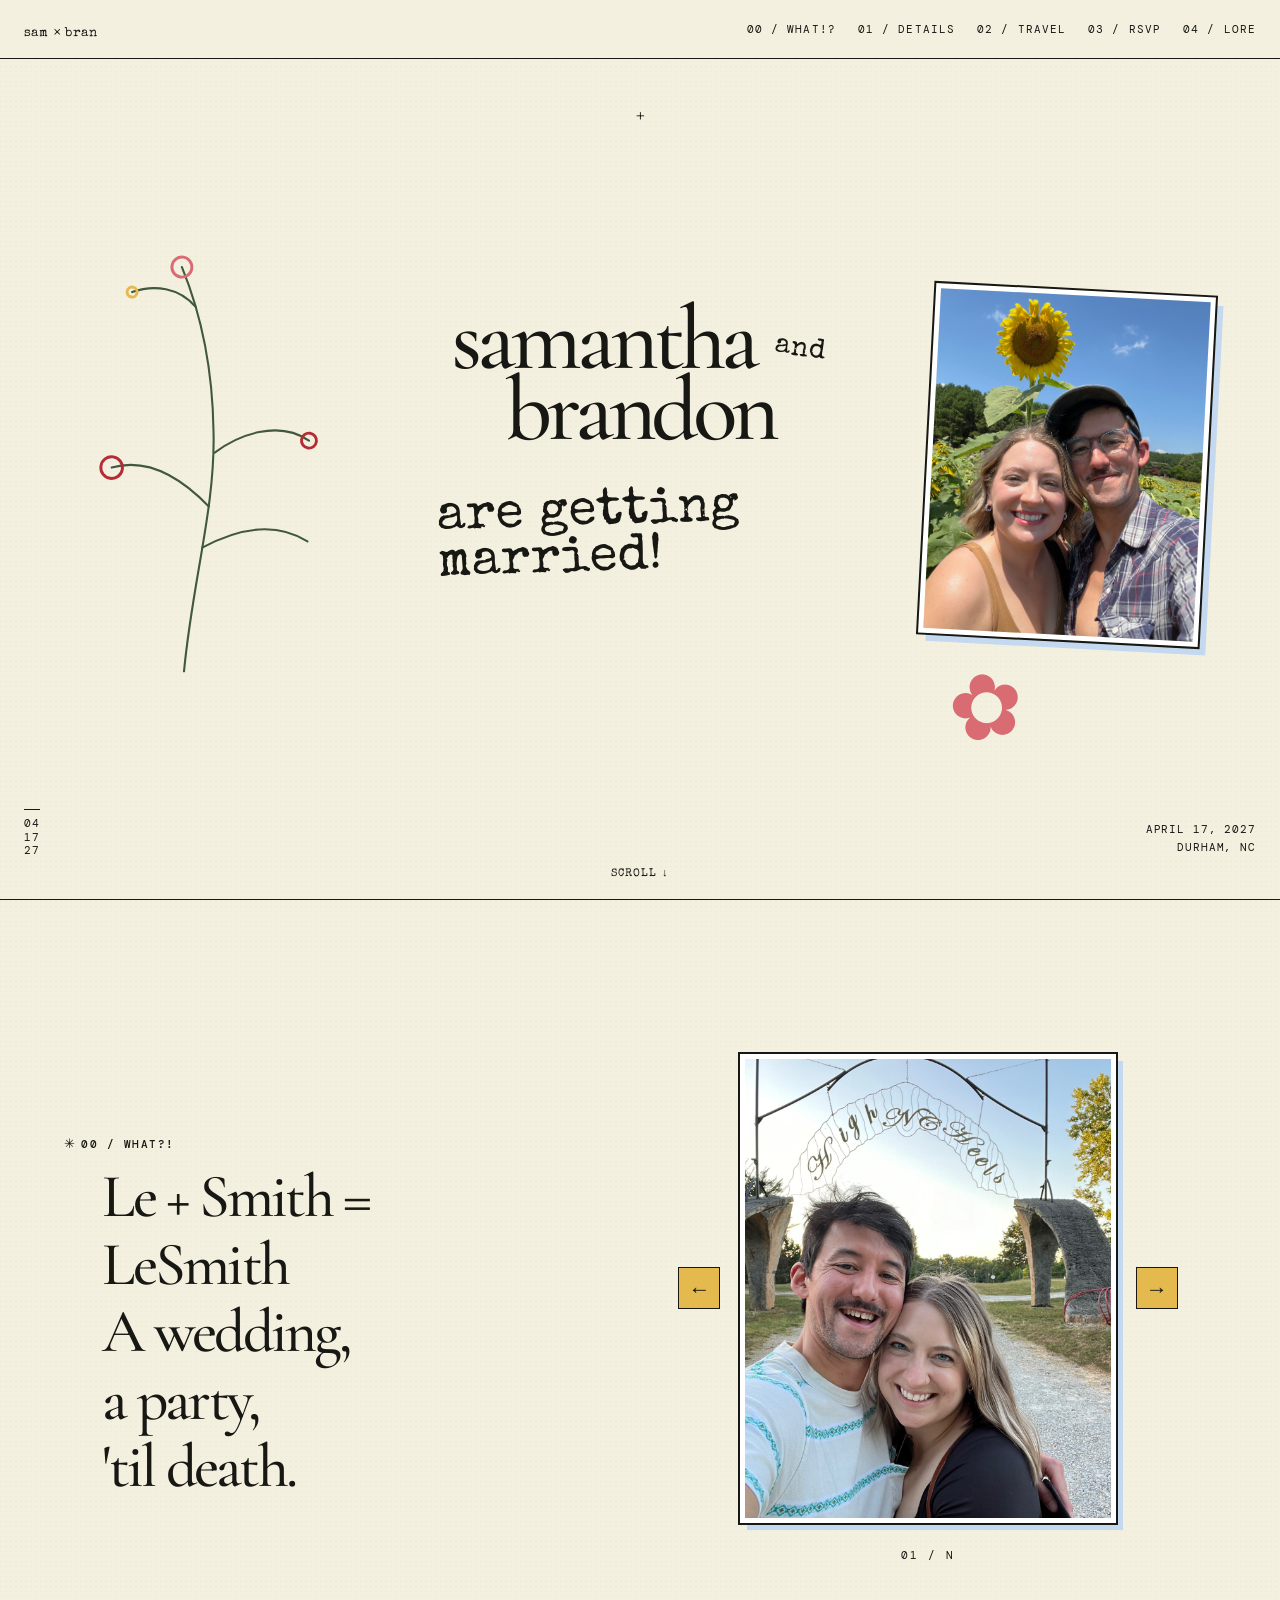
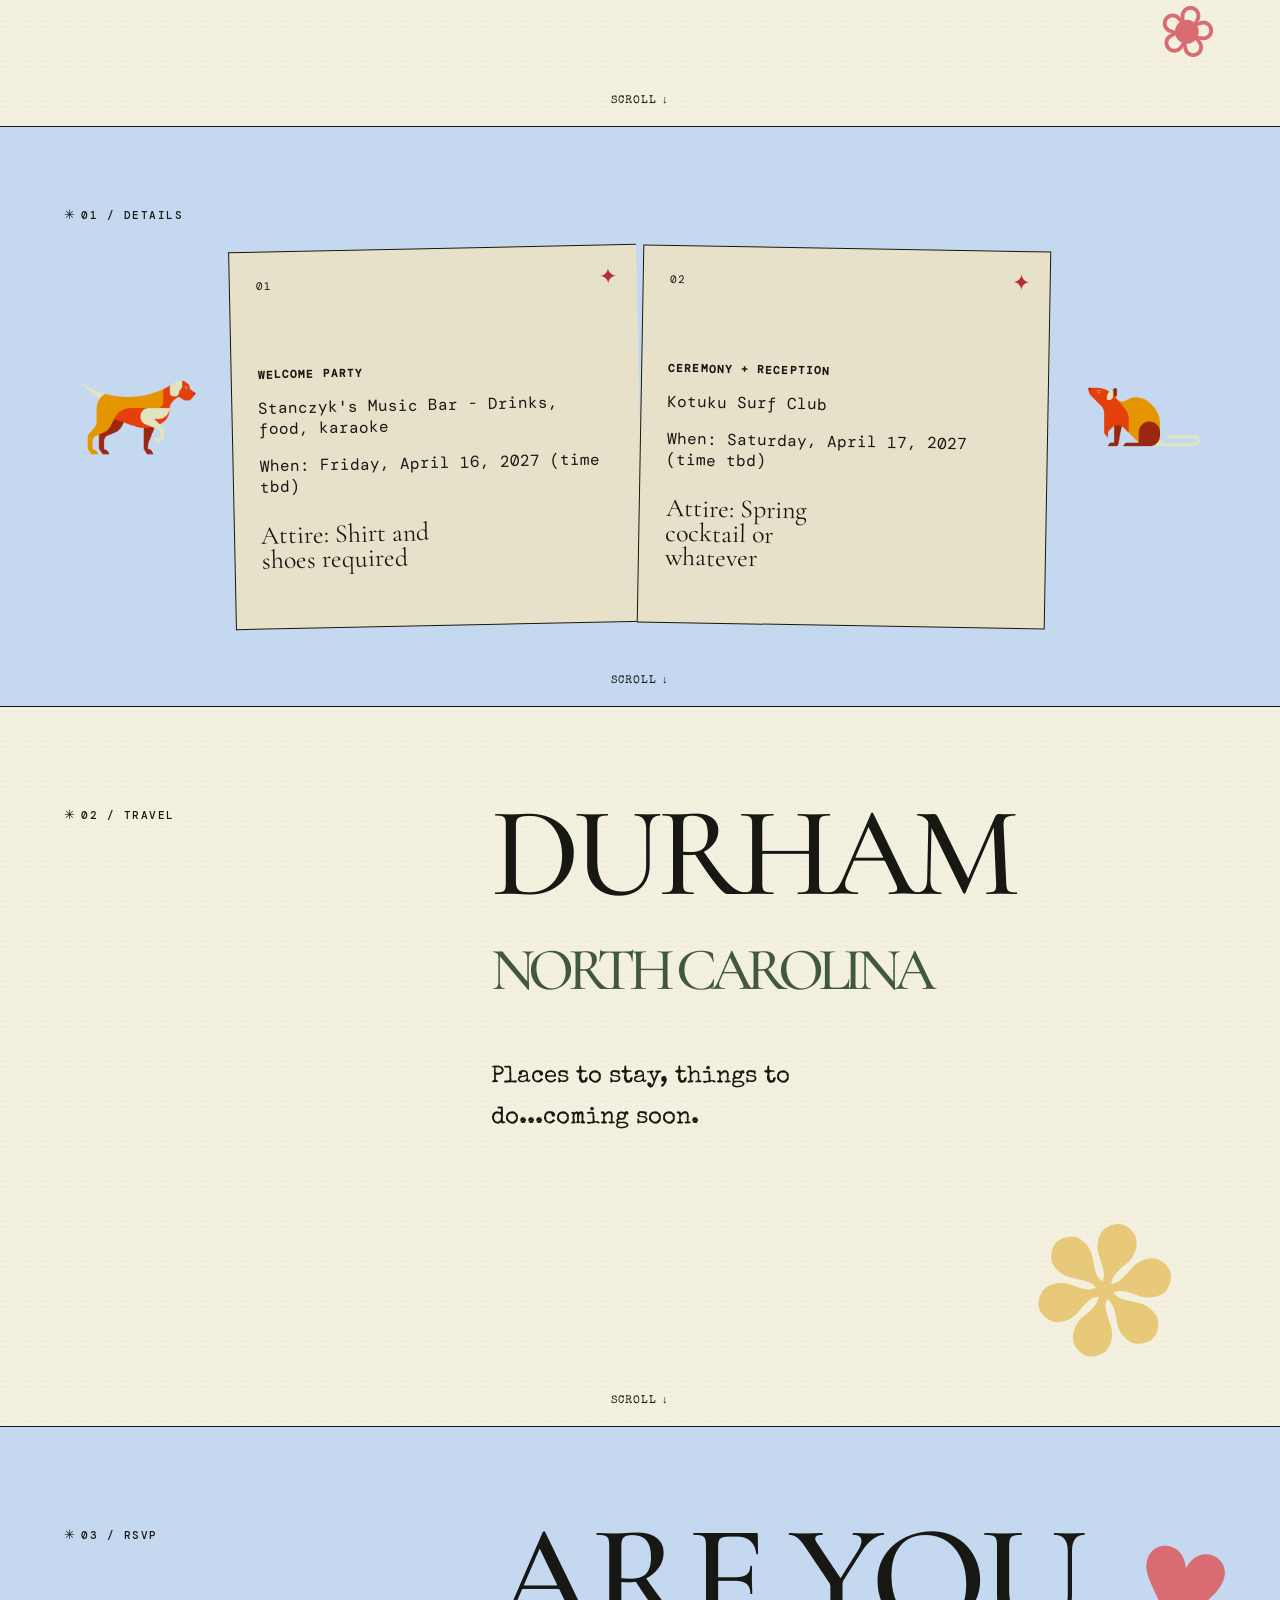
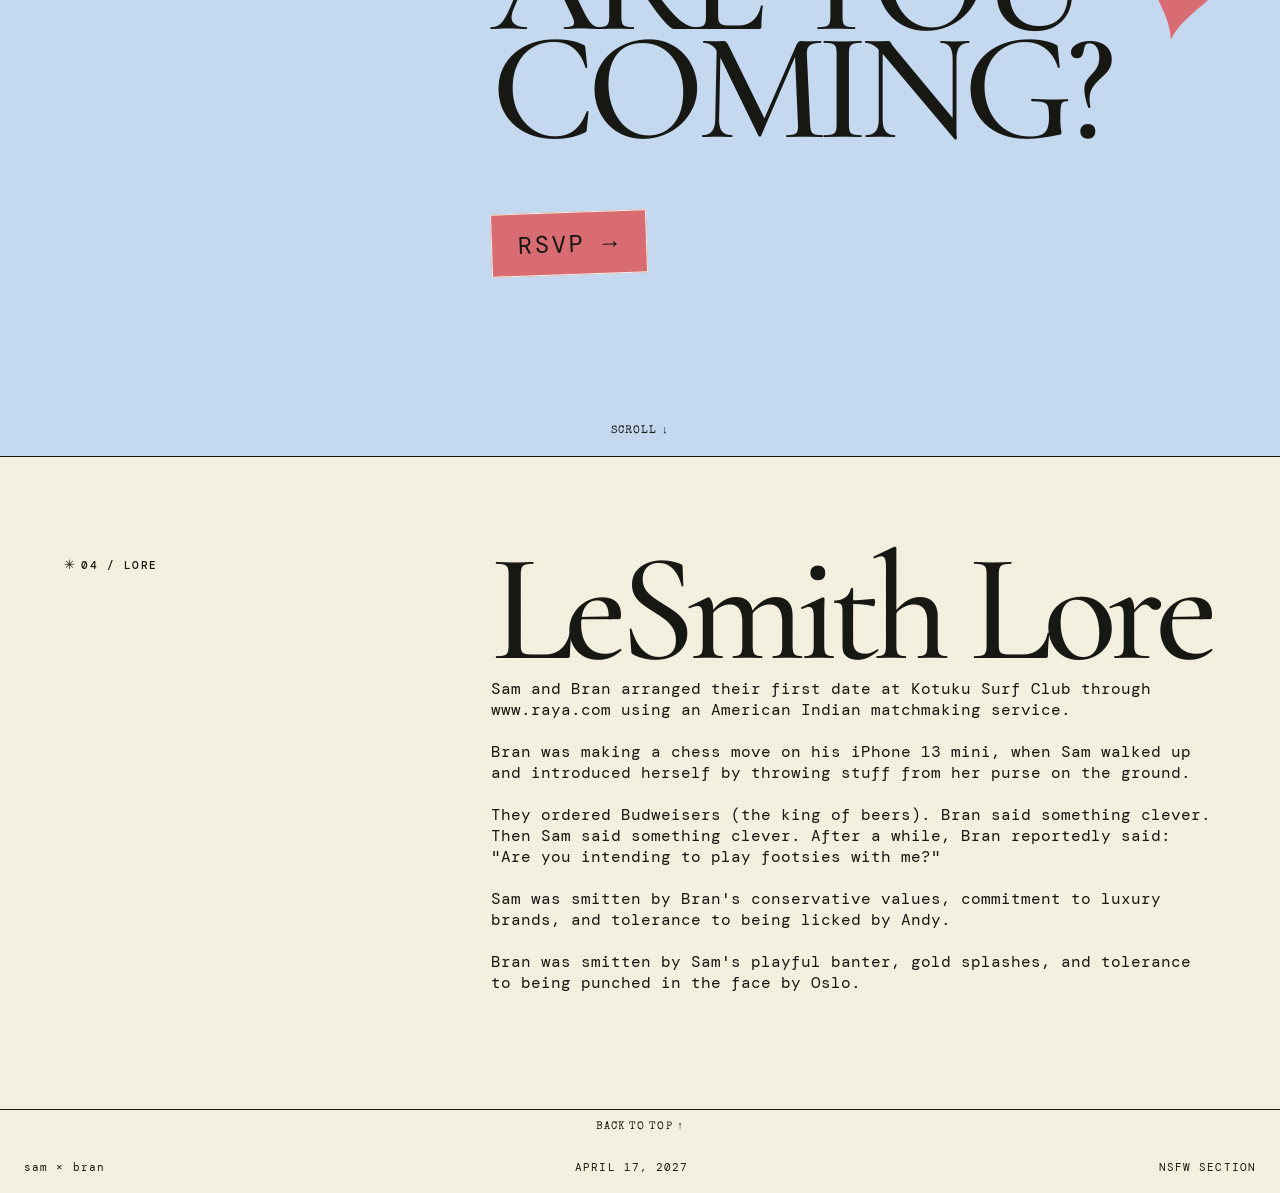
==== commit 42ab7b76: "text 261113" ====
--- a/index.html
+++ b/index.html
@@ -132,7 +132,7 @@
             <img src="images/IMG_4300.jpeg" alt="Sam and Bran" class="slide active">
             <img src="images/IMG_5241.jpeg" alt="Sam and Bran" class="slide">
             <img src="images/IMG_5433.jpeg" alt="Sam and Bran" class="slide">
-            <img src="images/IMG_4300.jpeg" alt="Sam and Bran" class="slide">
+            <!-- <img src="images/IMG_4300.jpeg" alt="Sam and Bran" class="slide"> -->
             <img src="images/IMG_4757.jpeg" alt="Sam and Bran" class="slide">
             <img src="images/IMG_4918.jpeg" alt="Sam and Bran" class="slide">
           </div>
@@ -175,7 +175,9 @@
                 </a>
                 - Drinks, food, karaoke
               </p>
+              <p>When: Friday, April 16, 2027 (time tbd)</p>
               <p>Attire: Shirt and shoes required</p>
+              
             </div>
           </div>
     
@@ -189,6 +191,7 @@
                   Kotuku Surf Club
                 </a>
               </p>
+              <p>When: Saturday, April 17, 2027 (time tbd)</p>
               <p>Attire: Spring cocktail or whatever</p>
             </div>
           </div>
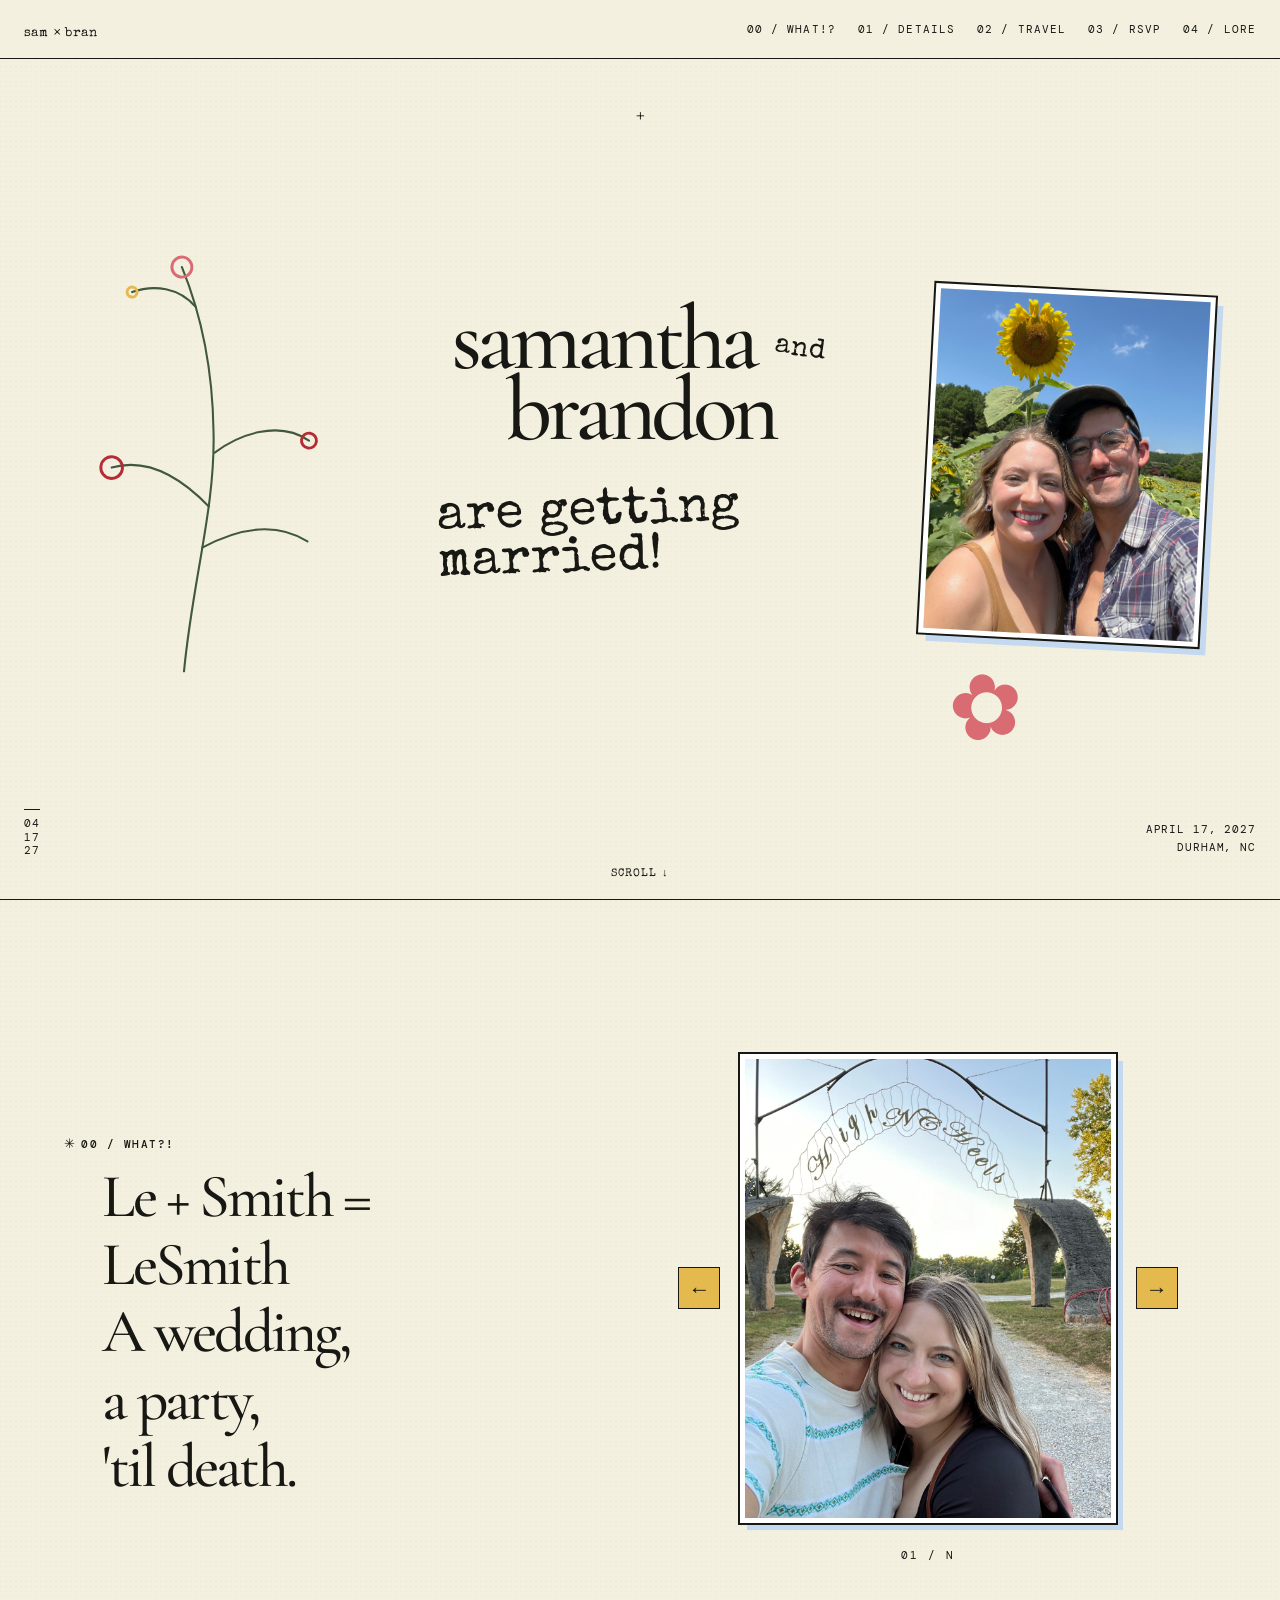
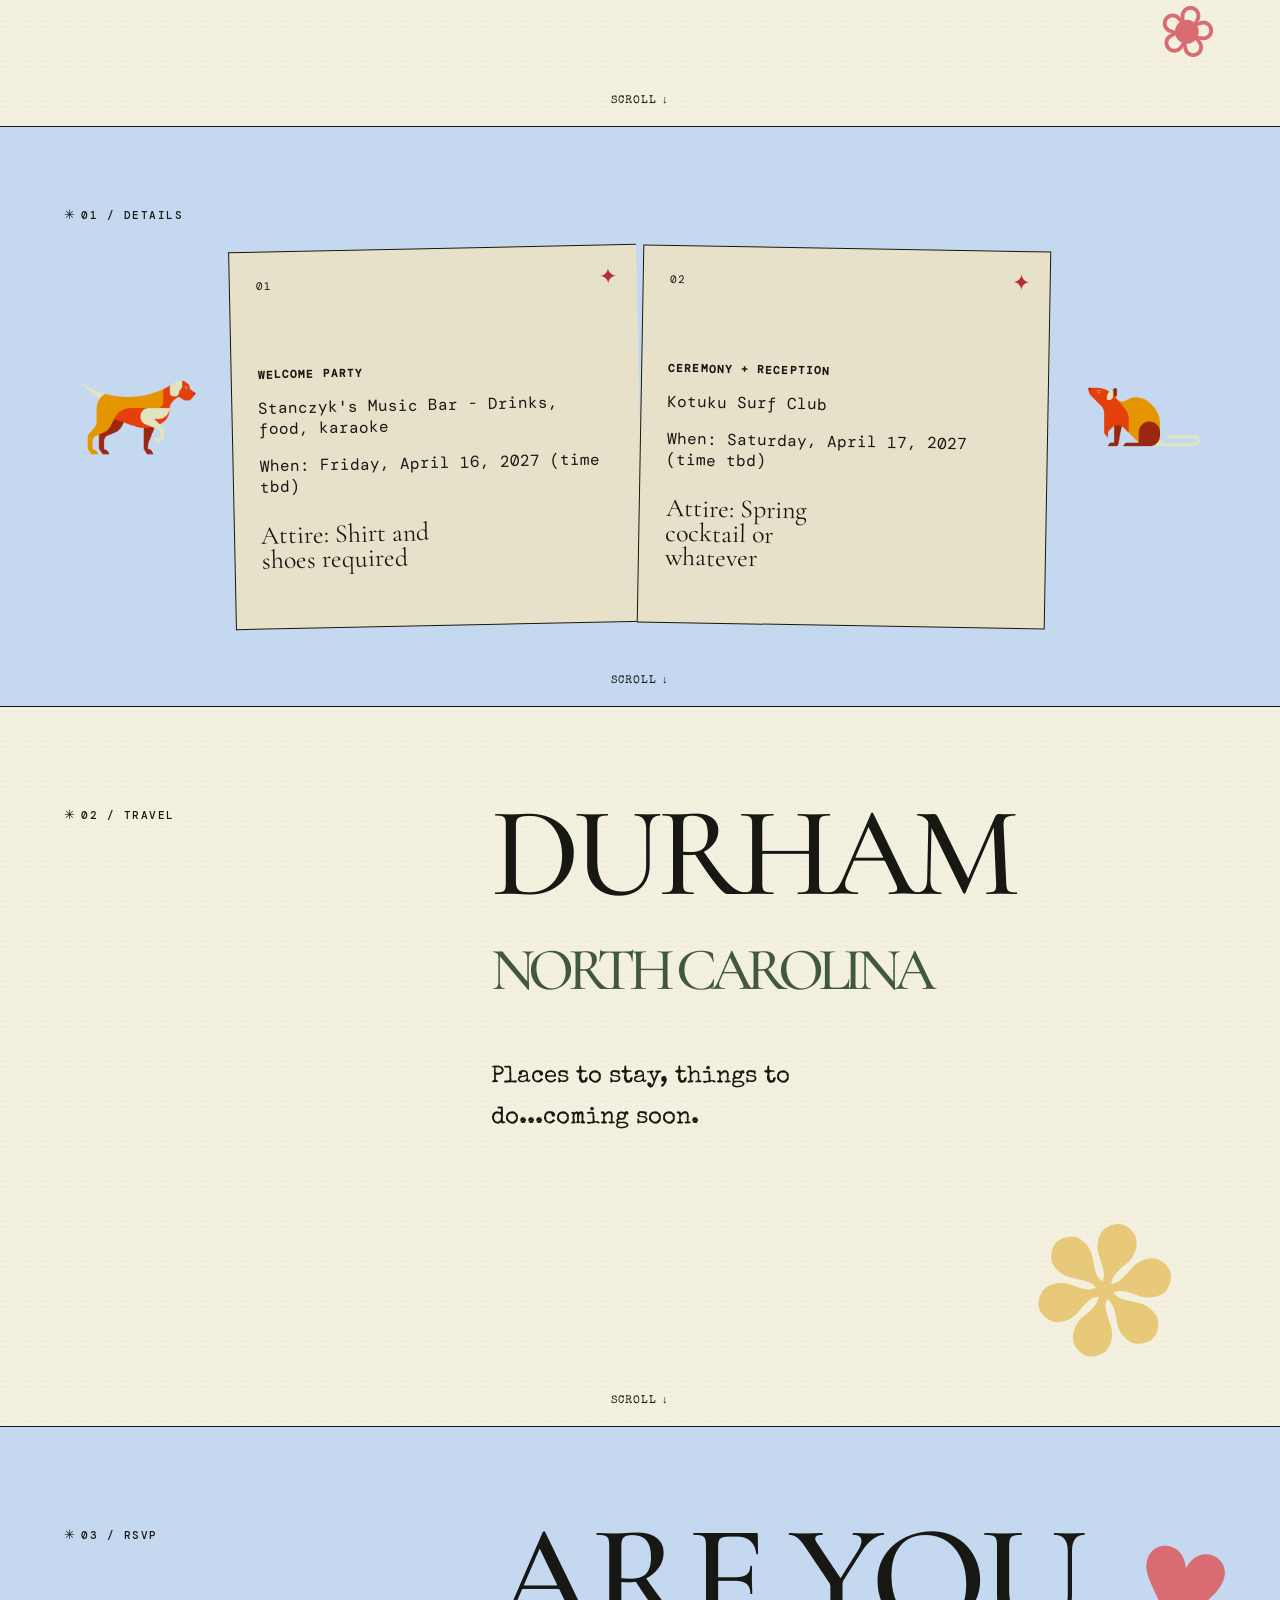
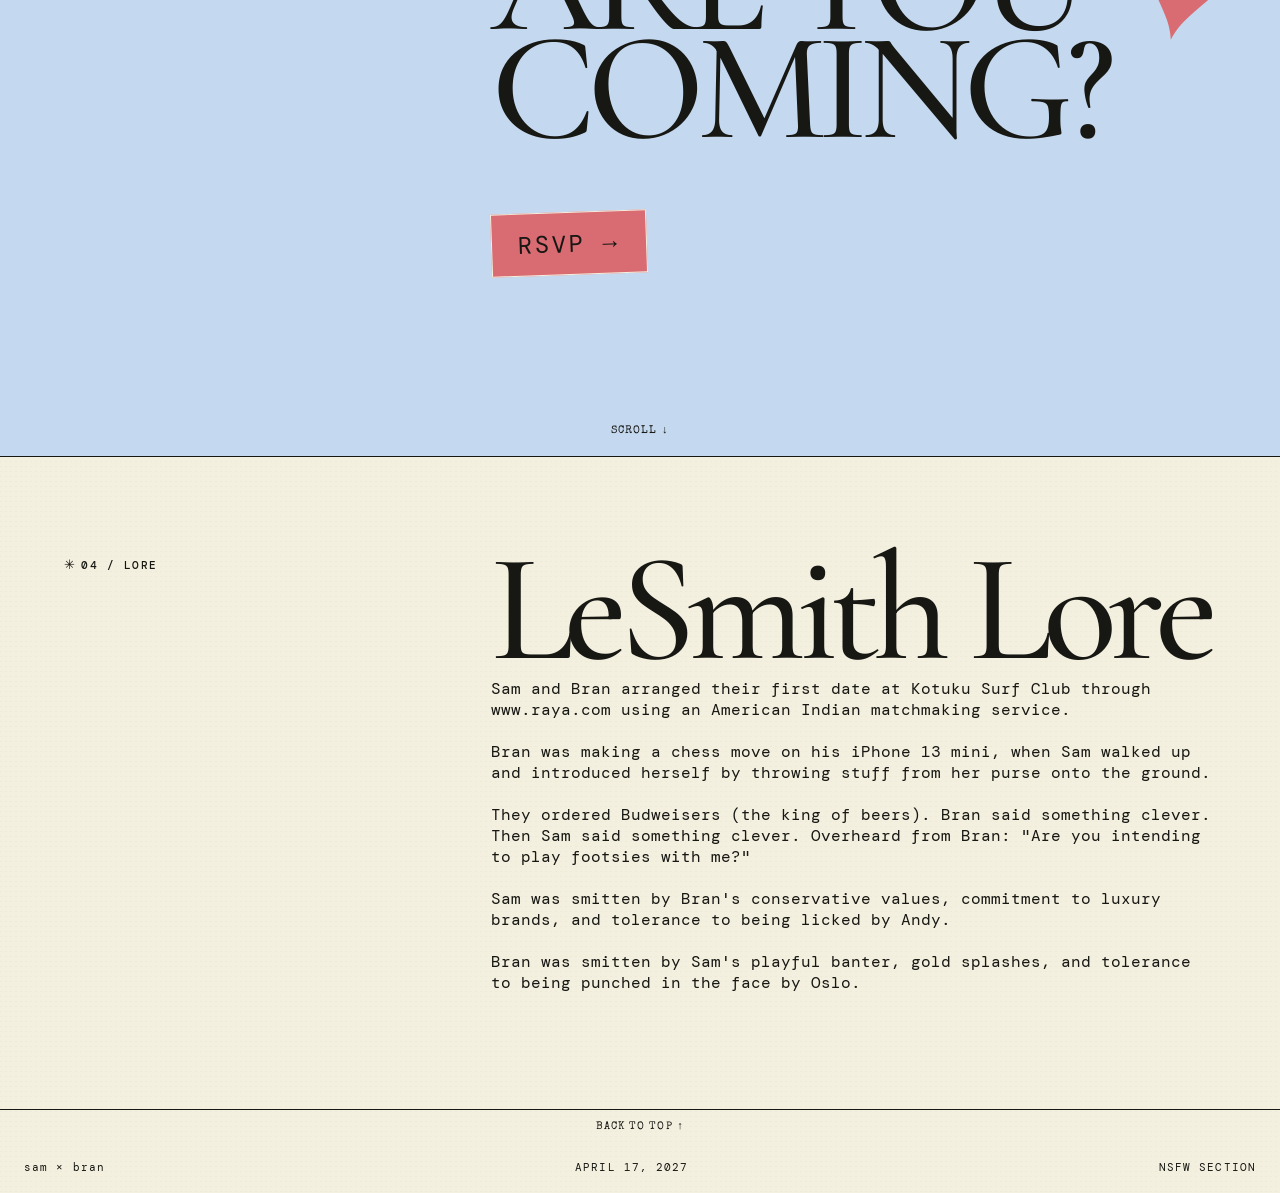
==== commit f3d360a4: "text 261113 2" ====
--- a/index.html
+++ b/index.html
@@ -242,11 +242,11 @@
     
           <br><br>
     
-          Bran was making a chess move on his iPhone 13 mini, when Sam walked up and introduced herself by throwing stuff from her purse on the ground.
+          Bran was making a chess move on his iPhone 13 mini, when Sam walked up and introduced herself by throwing stuff from her purse onto the ground.
     
           <br><br>
     
-          They ordered Budweisers (the king of beers). Bran said something clever. Then Sam said something clever. After a while, Bran reportedly said: "Are you intending to play footsies with me?"
+          They ordered Budweisers (the king of beers). Bran said something clever. Then Sam said something clever. Overheard from Bran: "Are you intending to play footsies with me?"
     
           <br><br>
     
